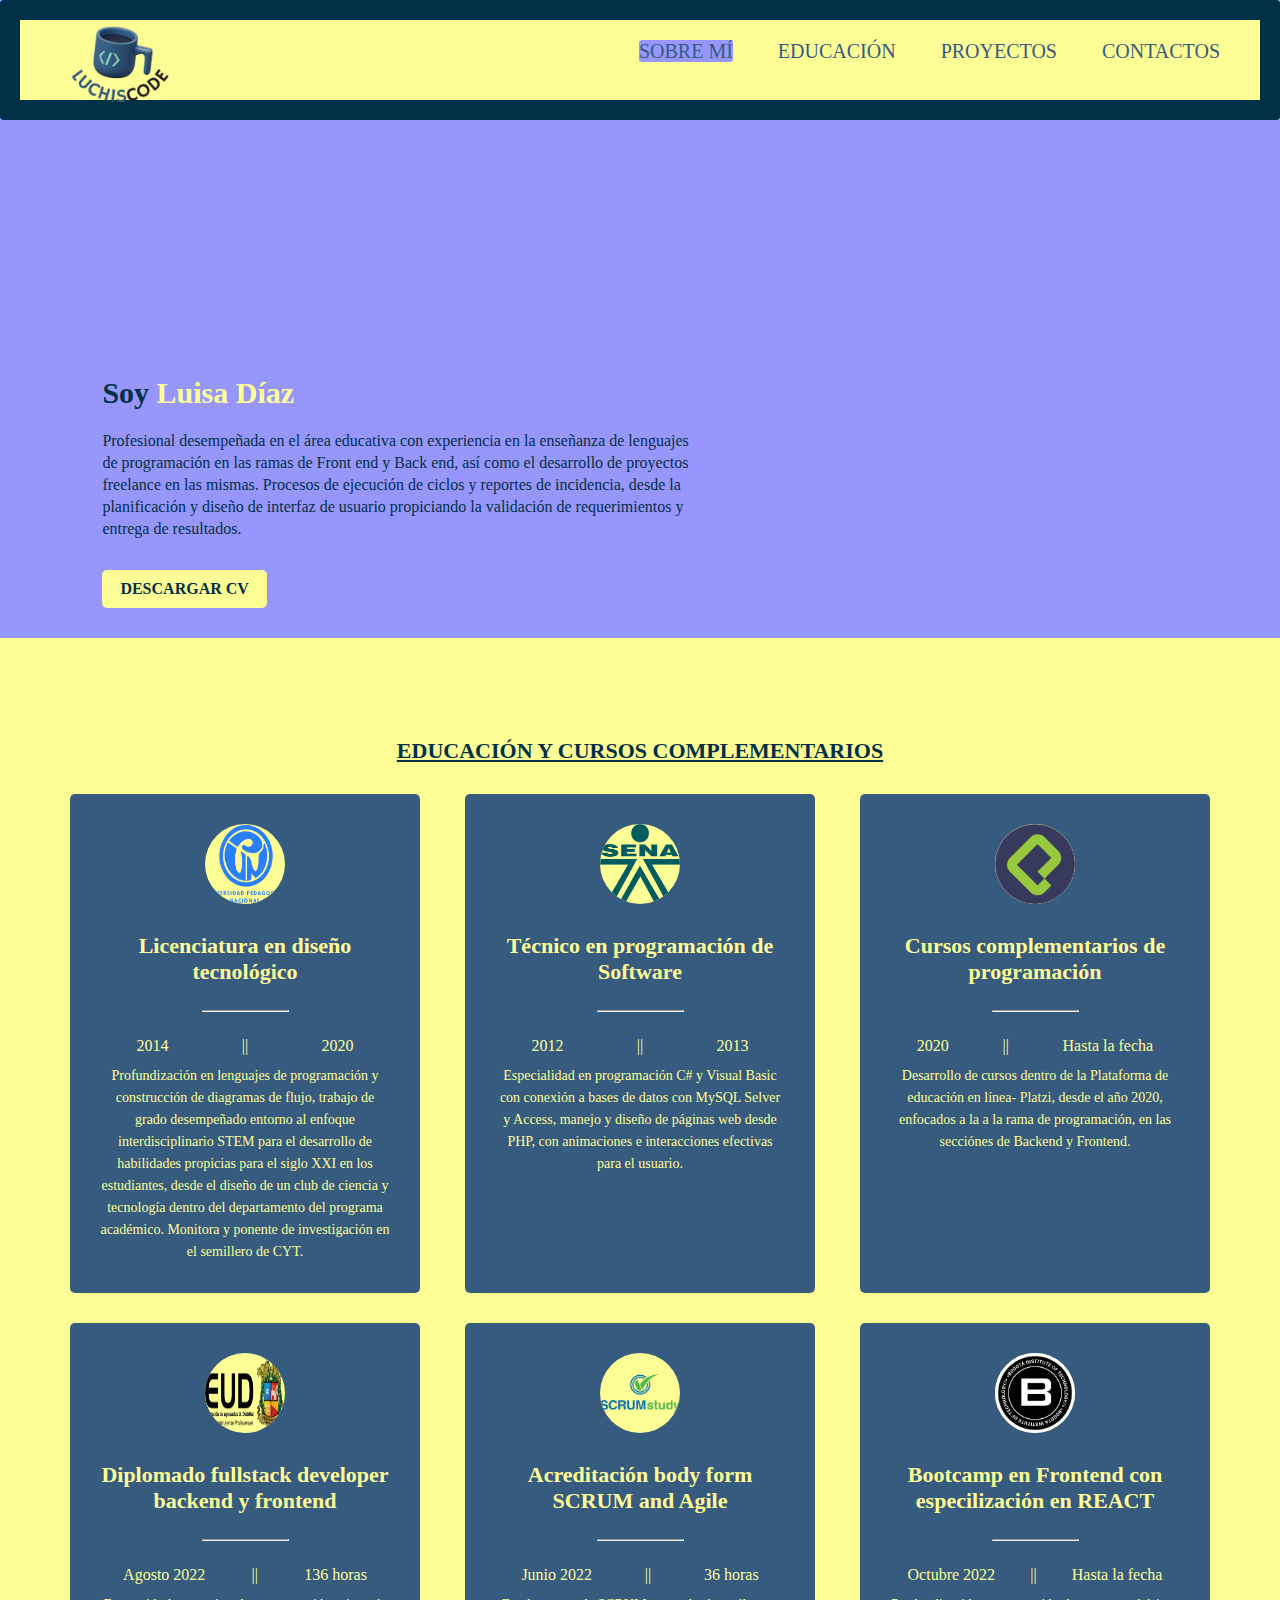
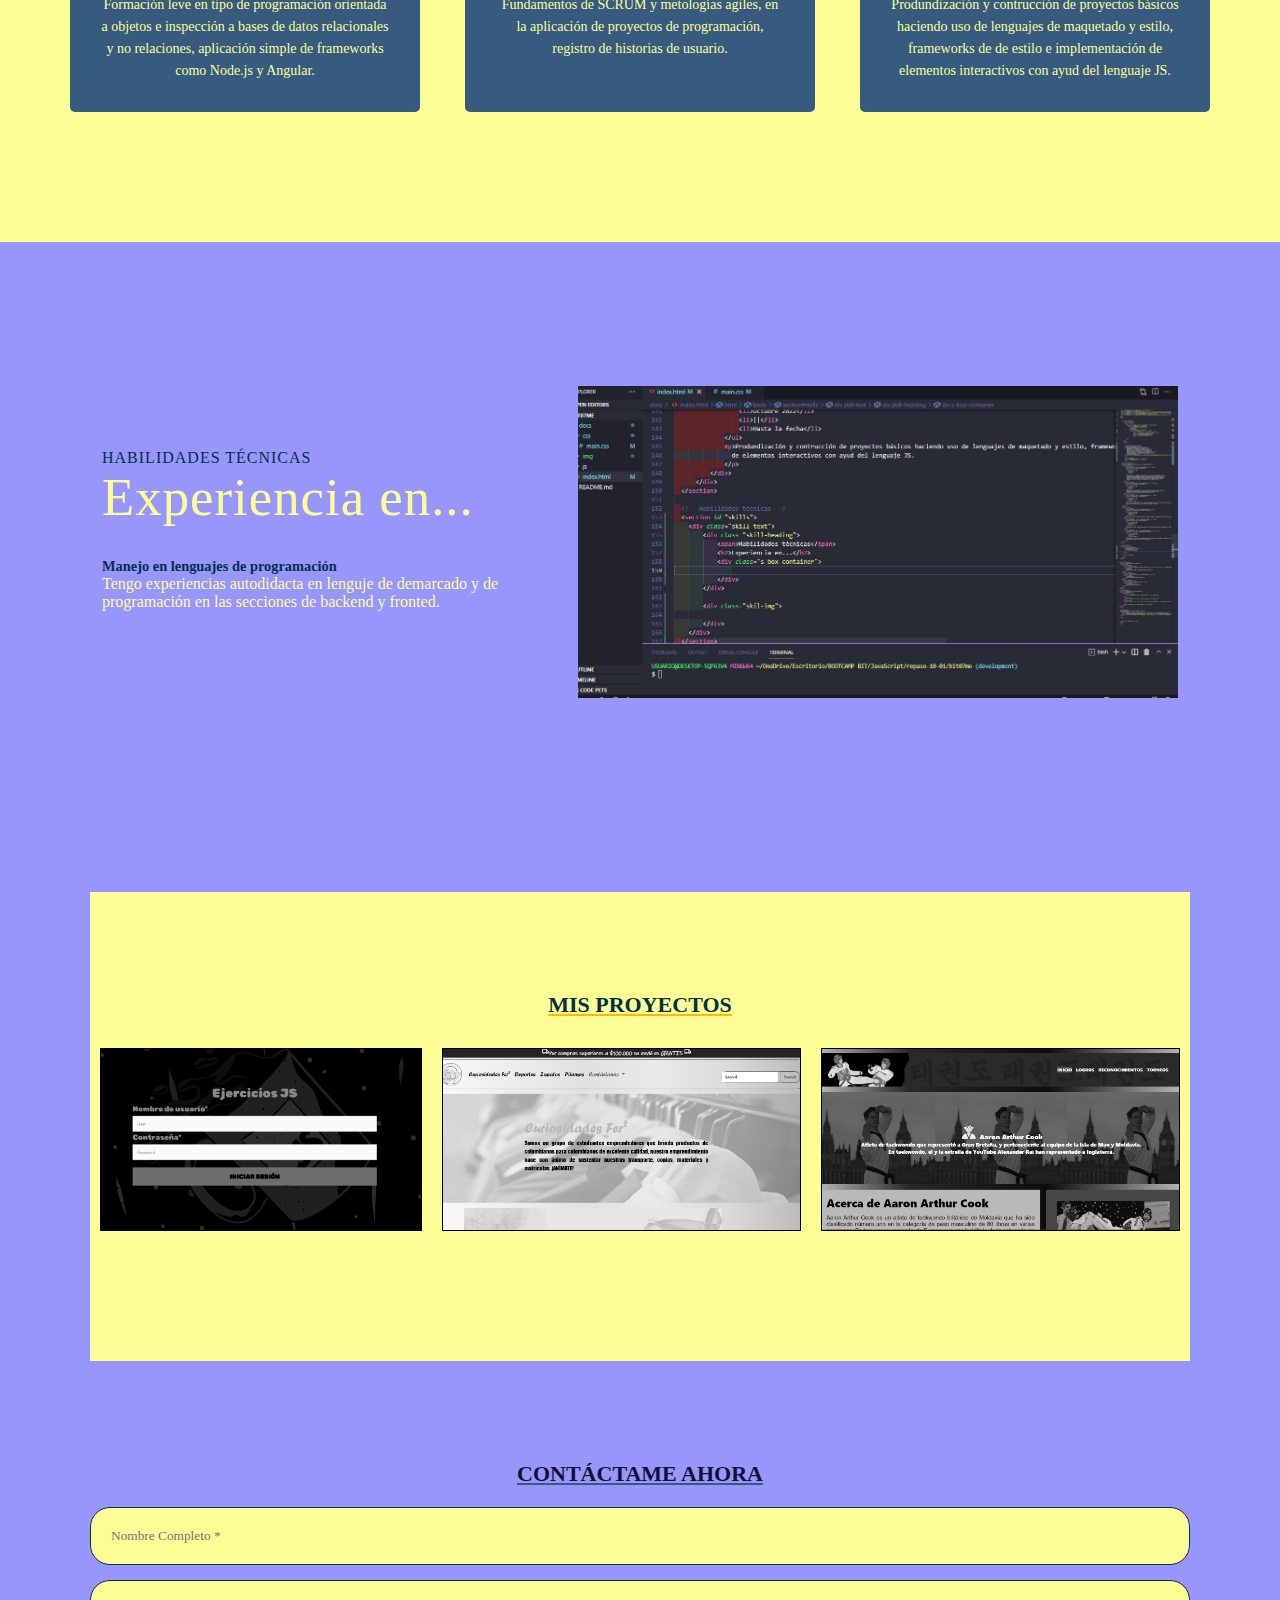
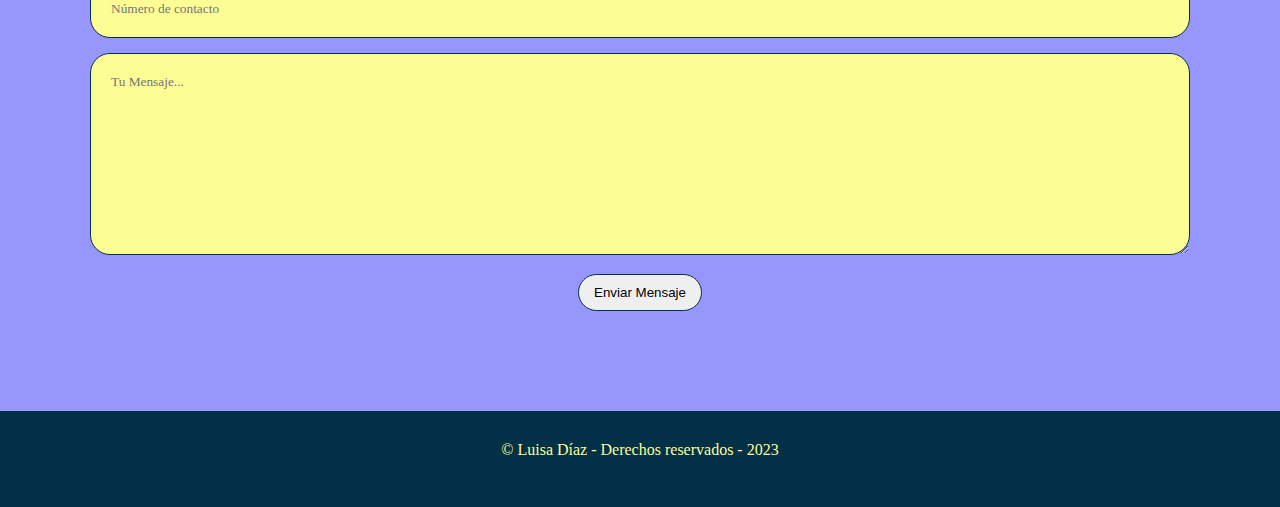
==== docs/index.html @ 9f0043f5 "Modificaciones en estilos" ====
<!DOCTYPE html>
<html lang="es">
  <head>
    <meta charset="UTF-8" />
    <meta http-equiv="X-UA-Compatible" content="IE=edge" />
    <meta name="viewport" content="width=device-width, initial-scale=1.0" />
    <title>Luisa Díaz</title>
    <link rel="shortcut icon" href="favicon.ico" type="image/x-icon" />
    <link rel="stylesheet" href="./css/main.css" />
    <link rel="stylesheet" href="https://fonts.googleapis.com/css2?family=Material+Symbols+Outlined:opsz,wght,FILL,GRAD@48,700,0,0" />
    <link rel="preconnect" href="https://fonts.googleapis.com"><link rel="preconnect" href="https://fonts.gstatic.com" crossorigin><link href="https://fonts.googleapis.com/css2?family=Dancing+Script&display=swap" rel="stylesheet">
   <link rel="shortcut icon" href="./img/logo_luchis.png" type="image/x-icon">
    <link rel="stylesheet" href="https://cdnjs.cloudflare.com/ajax/libs/font-awesome/6.1.1/css/all.min.css" integrity="sha512-KfkfwYDsLkIlwQp6LFnl8zNdLGxu9YAA1QvwINks4PhcElQSvqcyVLLD9aMhXd13uQjoXtEKNosOWaZqXgel0g==" crossorigin="anonymous" referrerpolicy="no-referrer"
    />
  </head>
  <body>
   
     
      <!--Contenedor de head-->
      <div class="contenedor">
          <!--Header con NAV-->
          <header class="header">
              <nav>
                <input type="checkbox" name="" id="checkmenu" class="menu-check">     
                  <label for="checkmenu" class="menu-btn"> 
                      <span class="material-symbols-outlined">
                          menu_open
                      </span></label>
                      <a href="index.html" class="enlace">
                        <img src="./img/logo.png" alt="" class="logo">    </a>                           
                              <ul> 
                              <li><a href="#sobre_mi" class="active">Sobre mí</a></li>
                              <li> <a href="#servicios">Educación</a></li>
                              <li><a href="#portafolio">Proyectos</a></li>
                              <li><a href="#contacto">Contactos</a></li>
                              </ul>
                              
                          
              </nav>
         
        </div>
          </header>
           
           <!--Sobre mí-->
           
           <div class="sobre_mi" id="sobre_mi">
            <h1>Soy <span>Luisa Díaz </span></h1>
            <p>Profesional desempeñada en el área educativa con
                experiencia en la enseñanza de lenguajes <br> de
                programación en las ramas de Front end y Back end, así
                como el desarrollo de proyectos <br> freelance en las
                mismas. Procesos de ejecución de ciclos y reportes de
                incidencia, desde la <br> planificación y diseño de interfaz de
                usuario propiciando la validación de requerimientos y <br>
                entrega de resultados.</p>
            <a href="https://drive.google.com/file/d/1gDS4vIQFfS5VBoya1LmWZqmWGmOUTZqD/view?usp=sharing" target="_blank">DESCARGAR CV </a>
           </div>

           <div class="images">
            <img src="./img/fondo.png" alt="" class="fondo">
            <img src="./img/me.png" alt="" class="foto">
           </div>

        <!-- Sección de educación -->
    <section id="servicios">
      <h3 class="titulo-seccion">Educación y cursos complementarios</h3>
      <div class="fila">
          <div class="servicio">
              <span class="icono"> <img src="/docs/img/upn.ico" alt=""></span>
              <h4>Licenciatura en diseño tecnológico</h4>
              <hr>
              <ul class="servicios-tag">
                  <li>2014</li>
                  <li>||</li>
                  <li>2020</li>
                  
              </ul>
              <p>Profundización en lenguajes de programación y construcción de diagramas de flujo,
                trabajo de grado desempeñado entorno al enfoque interdisciplinario STEM para el
                desarrollo de habilidades propicias para el siglo XXI en los estudiantes, desde el
                diseño de un club de ciencia y tecnología dentro del departamento del programa
                académico. Monitora y ponente de investigación en el semillero de CYT.
                </p>
          </div>
          <div class="servicio">
              <span class="icono"><img src="/docs/img/sena.png" alt=""></i></span>
              <h4>Técnico en programación de Software</h4>
              <hr>
              <ul class="servicios-tag">
                  <li>2012</li>
                  <li>||</li>
                  <li>2013</li>
              </ul>
              <p>Especialidad en programación C# y Visual Basic con conexión a bases de datos con
                MySQL Selver y Access, manejo y diseño de páginas web desde PHP, con
                animaciones e interacciones efectivas para el usuario.  </p>
          </div>
          <div class="servicio">
              <span class="icono"><img src="/docs/img/platzi.png" alt=""></span>
              <h4>Cursos complementarios de programación</h4>
              <hr>
              <ul class="servicios-tag">
                  <li>2020</li>
                  <li>||</li>
                  <li>Hasta la fecha</li>
              </ul>
              <p>Desarrollo de cursos dentro de la  Plataforma de educación en línea- Platzi, desde el año 2020, enfocados a la 
                a la rama de programación, en las secciónes de Backend y Frontend. 
              </p>
          </div>
      </div>
      <div class="fila">
          <div class="servicio">
              <span class="icono"><img src="/docs/img/eud.png" alt=""></span>
              <h4>Diplomado fullstack developer backend y frontend</h4>
              <hr>
              <ul class="servicios-tag">
                  <li>Agosto 2022</li>
                  <li>||</li>
                  <li>136 horas</li>
              </ul>
              <p>Formación leve en tipo de programación orientada a objetos e inspección a bases de datos relacionales y no relaciones, aplicación simple de frameworks como Node.js y Angular. </p>
          </div>
          <div class="servicio">
              <span class="icono"> <img src="/docs/img/scrum.png" alt=""></span>
              <h4>Acreditación body form SCRUM and Agile</h4>
              <hr>
              <ul class="servicios-tag">
                  <li>Junio 2022</li>
                  <li>||</li>
                  <li>36 horas</li>
              </ul>
              <p>Fundamentos de SCRUM y metologías agiles, en la aplicación de proyectos de programación, registro de historias de usuario.
              </p>
          </div>
          <div class="servicio">
              <span class="icono"><img src="/docs/img/BIT_Logo.png" alt=""></i></span>
              <h4>Bootcamp en Frontend con especilización en REACT</h4>
              <hr>
              <ul class="servicios-tag">
                  <li>Octubre 2022</li>
                  <li>||</li>
                  <li>Hasta la fecha</li>
              </ul>
              <p>Produndización y contrucción de proyectos básicos haciendo uso de lenguajes de maquetado y estilo, frameworks de de estilo e implementación
                de elementos interactivos con ayud del lenguaje JS. 
              </p>
          </div>
      </div>
  </section>

  <!-- Habilidades técnicas -->
  <section id="skills">
    <div class="skill-text">
        <div class="skill-heading">
            <span>Habilidades técnicas</span>
            <h2>Experiencia en...</h2>
        </div>
        <div class="s-box-container"></div>
          <div class="skill-box">
            <div class="s-box-icon">
                <i class="fa-brands fa-html5"></i>
                <i class="fa-brands fa-python"></i>
                <i class="fa-brands fa-java"></i>
                <i class="fa-brands fa-js"></i>
                <i class="fa-brands fa-react"></i>
                <i class="fa-solid fa-chalkboard-user"></i>
                <i class="fa-solid fa-code-branch"></i>

            </div>
            <div class="s-box-text">
                <strong>Manejo en lenguajes de programación</strong>
                <p>Tengo experiencias autodidacta en lenguje de demarcado y de programación en las secciones 
                    de backend y fronted.
                </p>
            </div>
          </div>
    </div>
    <div class="skill-img">
        <img src="./img/skilis.png" alt="">

    </div>
  </section>


<!--Portafolio-->
<section id="portafolio">
  <h3 class="titulo-seccion">Mis Proyectos</h3>
  <div class="fila">
      <div class="proyecto">
          <div class="overlay"></div>
          <a href="https://fernandasandotkd.github.io/bit06exercises/" target="_blank"><img src="./img/bit06.png" alt=""></a>
          <div class="info">
              <h4>Login</h4>
              <p>Contrucción de login en lenguaje Javascript (bit06)</p>
          </div>
      </div>
      <div class="proyecto">
          <div class="overlay"></div>
          <a href="https://github.com/vaneroblessilva/bit05bootstrap" target="_blank"><img src="./img/bit05.png" alt=""> </a>
          <div class="info">
              <h4>Página WEB</h4>
              <p>Uso de framework Boostrap y contrucción de página Web (bit05)</p>
          </div>
      </div>
      <div class="proyecto">
          <div class="overlay"></div>
          <a href="https://github.com/fernandasandoTKD/bit04thtmlcss" target="_blank "><img src="./img/bit_04.png" alt=""></a>
          <div class="info">
              <h4>Página Aroon Cook</h4>
              <p>Diseño Web con CSS y HTML (bit04)</p>
          </div>
      </div>
  </div>
  </section>
<!-- Contacto-->
<section id="contacto">
  <h3 class="titulo-seccion">Contáctame ahora</h3>
  <div class="contenedor-form">
      <form action="">
          <div class="fila mitad">
              <input type="text" placeholder="Nombre Completo *" class="input-mitad">
              
          </div>
          <div class="fila">
              <input type="text" placeholder="Número de contacto" class="input-full">
          </div>
          <div class="fila">
              <textarea name="" id="" cols="30" rows="10" placeholder="Tu Mensaje..." class="input-full"></textarea>
          </div>

          <input type="submit" value="Enviar Mensaje" class="btn-enviar">
      </form>
  </div>
</section>

<!-- footer -->
<footer id="footer">
  <p> &copy Luisa Díaz - Derechos reservados - 2023</p>
  <div class="redes">
      <a href="https://github.com/fernandasandoTKD" target="_blank"><i class="fa-brands fa-github"></i></a>
      <a href="https://www.linkedin.com/in/lufe-diaz-s/" target="_blank"><i class="fa-brands fa-linkedin"></i></a>
      <a href="https://www.instagram.com/luchis_taekwondo/" target="_blank"><i class="fa-brands fa-instagram-square"></i></a>
  </div>

</footer>
         

        
    <script src="./js/main.js"></script>
  </body>

</html>
---- docs/css/main.css ----
*{
    margin:0;
    padding: 0;
    box-sizing: border-box;
}


body{
    background-color:#9696fd;
}



.picture{
  
        width: 200px;
        height: 200px;
        border:1px black dashed;
        box-shadow: 0px 0px 50px 0px rgba(0, 0, 0, 0.8);
        border-radius: 80%;

}


.contenedor{
    
    max-width: 80em;
    margin:1.2 em auto;
    display: grid;
    grid: gap 10px;
    grid-template-columns: (4, 1fr);
    grid-template-rows:repeat(4,auto);
    grid-template-areas:"header header header"
                        "contenido contenido sidebar"
                        "widget-1  widget-2  sidebar "
                        "footer footer footer" ;

}

.contenedor > div,
.contenedor .header, 
.contenedor .contenido,
.contenedor .sidebar,
.contenedor .footer{
   
    border-radius:4px;
    padding: 20px;
   
}

.header{
    background-color: #fdfd96;
    background-position: center center;
    color: rgb(204, 207, 209);
    grid-column-start: 1;
    grid-area: header;
    font-family: Segoe UI Black;  
}

.contenedor nav{ 
    background-color: #fdfd96;
    height: 80px;
    width: 100%;

   
}

.enlace{
    position: absolute;
    padding: 20px 50px ;
}


.logo{
    width: 40%;
    height: 40%;
    margin-top: -12%;
    
}

nav ul{
    float: right;
    margin-right: 20px;
    margin-top: 10px;

}

nav ul li{
    display: inline-block;
    list-style: none;
    margin:10px 20px;

}

nav ul li a{
    color:#365b7f;
    font-size: 20px;
    padding: 7px, 13px;
    border-radius: 3px;
    text-transform: uppercase;
    text-decoration: none;
    
    
}

li a.active, li a:hover{
    background: #9696fd;
    transition: .5s;
}

.menu-btn{
    font-size: 30px;
    color:#365b7f;
    float: right;
    line-height: 80px;
    margin-right: 40px;
    cursor: pointer;
    display: none;
}

.menu-check{
    display: none;
}


.sobre_mi {
    margin-left:8%;
    margin-top: 20%;
}

.sobre_mi h1{
    font-family: Segoe UI Black; 
    font-size: 30px;
    margin-bottom: 20px;
    color: #023047;
}

.sobre_mi span{
    color: #fdfd96;
    font-family: Segoe UI Black;
}

.sobre_mi p{
    color:#023047;
    line-height: 22px;
    font-family: Segoe UI ;
}

.sobre_mi a{
    background-color: #fdfd96;
    padding: 10px 18px;
    text-decoration: none;
    font-weight: bold;
    color:#023047;
    display: inline-block;
    margin: 30px 0;
    border-radius: 5px;
    font-family: Segoe UI ;
    
}

.images{
    width: 45%;
    height: 80%;
    position: absolute;
    bottom: 0;
    right: 100px;
}

.images img{
    height: 80%;
    position: absolute;
    left: 70%;
    bottom: 0;
    transform: translateX(-50%);
    transition: bottom 1s; left: 1s;
}

.images:hover .fondo{
    bottom: 10px;

}

.images:hover .foto{
    left: 65%;
}


#servicios {
    padding: 100px 15px;
    text-align: center;
    background-color:#fdfd96;
}

#servicios .titulo-seccion {
    text-align: center;
    font-size: 22px;
    text-transform: uppercase;
    font-family: Segoe UI Black;
    color: #023047;
    text-decoration: underline;
    text-decoration-color:#023047;
    
}

#servicios .fila {
    display: flex;
    justify-content: space-between;
    max-width: 1150px;
    margin: 30px auto;
    
}

#servicios .fila .servicio {
    max-width: 350px;
    background-color: #365b7f;
    padding: 30px;
    margin: 0 5px;
    border-radius: 5px;
    transition: .5s;
    color: #fdfd96;
}

#servicios .fila .servicio:hover {
    box-shadow: 5px 5px 10px #023047, -5px -5px 10px #023047;
}

#servicios .fila .servicio .icono img{
    display: inline-block;
    width: 80px;
    height: 80px;
    border-radius: 50%;
    background-color: #fdfd96;
    
    margin-bottom: 25px;
}

#servicios .fila .servicio h4 {
    font-size: 22px;
    margin-bottom: 25px;
}

#servicios .fila .servicio hr {
    width: 30%;
    margin: auto;
    color: #9696fd;
    margin-bottom: 25px;
}

#servicios .fila .servicio ul {
    list-style: none;
    display: flex;
    justify-content: space-around;
    margin-bottom: 10px;
}

#servicios .fila .servicio p {
    font-size: 14px;
    line-height: 22px;
}



#skills{
    display: flex;
    justify-content: space-around;
    align-items: center;
    width: 90%;
    margin: auto auto 50px auto;
}

.skill-text{
    width: 400px;
    

}

.skill-img{
    width: 600px;
    height: 600px;
}

.skill-img img{
    width: 100%;
    height: 100%;
    object-fit: contain;
}  

.skill-heading span{
    color:#023047;
    font-weight: 500;
    text-transform: uppercase;
    letter-spacing: 1px;
    font-size: 1rem;
    font-family: Segoe UI Black;
}

.skill-heading h2{
    color: #fdfd96;
    font-size: 3.3rem;
    margin: 0px;
    font-weight: 400;
    letter-spacing: 1px;
    font-family: Segoe UI Black;
}
.s-box-container{
    margin-top: 30px;
}

.skill-box{
    display: flex;
    margin: 25px 0px;
}

.s-box-icon i{
    width: 40px;
    height: 40px;
    border-radius: 50%;
    /* display: flex;
    justify-content: center;
    background: #023047;
    font-size: 1.1rem; */
}

.s-box-text  strong{
    color: #023047;
    font-family: Segoe UI Black;
    margin:0px;
    font-size: 0.9rem;
    font-weight: 600;   
}

.s-box-text  p{
    color:#fdfd96;
    font-size: 1rem;
    font-family: Segoe UI Black;
}

#portafolio {
    max-width: 1100px;
    padding: 100px 0;
    margin: auto;
    background: #fdfd96;
}

#portafolio .titulo-seccion {
    text-align: center;
    font-size: 22px;
    text-transform: uppercase;
    color: #111135;
    text-decoration: underline;
    text-decoration-color: #d3d3d3;
    text-decoration-thickness: 5px;
}

#portafolio .fila {
    display: flex;
    justify-content: space-between;
    margin: 30px 0;
   
}

#portafolio .fila .proyecto {
    max-width: 450px;
    border: 1px solid #000;
    margin: 0 10px;
    position: relative;
    overflow: hidden;
}

#portafolio .fila .proyecto img {
    width: 100%;
    height: 100%;
    ;
    filter: grayscale(1);
    object-fit: cover;
    transition: .5s;
}

#portafolio .fila .proyecto:hover img {
    filter: grayscale(0);
}

#portafolio .fila .proyecto .info {
    position: absolute;
    left: 0px;
    background-color: rgba(0, 0, 0, 0.8);
    color: #ff5080;
    width: 100%;
    padding: 10px;
    opacity: 0;
    bottom: -40px;
    transition: .5s;
}

#portafolio .fila .proyecto:hover .info {
    opacity: 1;
    bottom: 0;
}


@media screen and (min-width:1280px) {

    .images{
        display: none;
    }
    .links{
        
        flex-direction: column;
        text-align: justify
    
    }
    .contenedor .header{
        background-color: #023047;
        background-size:100%;
        font-size: 20px;
       
    }

    
    #portafolio {
        max-width: 1100px;
        padding: 100px 0;
        margin: auto;
    }
    
    #portafolio .titulo-seccion {
        text-align: center;
        font-size: 22px;
        font-family:Segoe UI black ;
        color: #023047;
        text-transform: uppercase;
        text-decoration: underline;
        text-decoration-color: #ffb703;
    }
    
    #portafolio .fila {
        display: flex;
        justify-content: space-between;
        margin: 30px 0;
    }
    
    #portafolio .fila .proyecto {
        max-width: 450px;
        border: 1px solid #000;
        margin: 0 10px;
        position: relative;
        overflow: hidden;
    }
    
    #portafolio .fila .proyecto img {
        width: 100%;
        height: 100%;
        filter: grayscale(1);
        object-fit: cover;
        transition: .5s;
    }
    
    #portafolio .fila .proyecto:hover img {
        filter: grayscale(0);
    }
    
    #portafolio .fila .proyecto .info {
        position: absolute;
        left: 0px;
        background-color: rgba(0, 0, 0, 0.8);
        color: #ffb703;
        width: 100%;
        padding: 10px;
        opacity: 0;
        bottom: -40px;
        transition: .5s;
    }
    
    #portafolio.fila .proyecto:hover .info {
        opacity: 1;
        bottom: 0;
    }
    
    
    
}

#contacto {
    padding: 100px 15px;
    background-color: #9696fd;
}

#contacto .titulo-seccion {
    margin-bottom: 20px;
}

#contacto .contenedor-form {
    max-width: 1100px;
    margin: auto;
}

#contacto .contenedor-form .fila {
    margin-bottom: 15px;
}

#contacto .contenedor-form .mitad {
    display: flex;
    justify-content: space-between;
}

#contacto .contenedor-form input,
#contacto .contenedor-form textarea {
    padding: 20px;
    border-radius: 20px;
    border: none;
    border: 1px solid #023047;
}

#contacto .contenedor-form .mitad input {
    width: 100%;
    font-family: Segoe UI Black;
    background-color: #fdfd96;
}

#contacto .contenedor-form .input-full {
    width: 100%;
    font-family: Segoe UI Black;
    background-color: #fdfd96;
}

#contacto .titulo-seccion {
    text-align: center;
    font-size: 22px;
    text-transform: uppercase;
    color: #111135;
    font-family: Segoe UI Black;
    text-decoration: underline;
    text-decoration-color: #365b7f;
    
}

#contacto .btn-enviar {
    display: block;
    margin: auto;
    cursor: pointer;
    transition: .5s;
    padding: 10px 15px !important;
}

#contacto .btn-enviar:hover {
    background-color: #6ecaf2;
    color: rgb(10, 9, 9);
    font-family: Segoe UI Black;
}

footer {
    background-color:#023047;
    color: #fdfd96;
    font-family: Segoe UI Black ;
    text-align: center;
    padding: 30px 0;
}

footer a {
    text-decoration: none;
    color: #6ecaf2;
    display: inline-block;
    margin: 5px;
    font-size: 26px;
}

@media (max-width:952px){

     .enlace{
        padding-left: 20px;

     }
     nav  ul li a{
        font-size: 16px;
     }

.images{
    display: none;
}
}



@media screen and (max-width: 786px){
    
        .menu-btn{
            display: block;
        }

        .enlace{
             width: 70%;
        }

        .images{
            display: none;
        }
        

        ul{
            position: fixed;
            width: 100%;
            height:100vh;
            padding: 2px;
            background: #023047;
            background-position: center;
            background-blend-mode: soft-light;
            top:100px;
            left: -120%;
            text-align: center;
            transition: all .5s;
        }

        nav ul li{
            display:block;
            margin: 50px 0;
            line-height: 5px;
        }

        nav ul li a{
            font-size: 10px;
        }

        li a.active, li a:hover{
            background: none;
            color: #fdfd96;
        }

        .menu-check:checked ~  ul{
            left: 0;

        }     
        /* Sección de educación*/
        #servicios {
            padding: 50px 15px;
        }
        #servicios .fila {
            display: block;
        }
        #servicios .fila .servicio {
            margin: 10px auto;
        }

         /* Sección portafolio */
         #portfolio {
            padding: 50px 0;
        }
        #portfolio .fila {
            display: block;
        }
        #portfolio .fila .proyecto {
            margin: 10px auto;
        }

}

@media screen and (min-width: 1800px){
    
    
    /* Contacto*/
    #contacto {
        padding: 50px 15px;
    }
    #contacto .contenedor-form .mitad {
        margin-bottom: 15px;
        display: block;
    }
    #contacto .contenedor-form .mitad input {
        width: 100%;
        margin-bottom: 15px;
    }

}
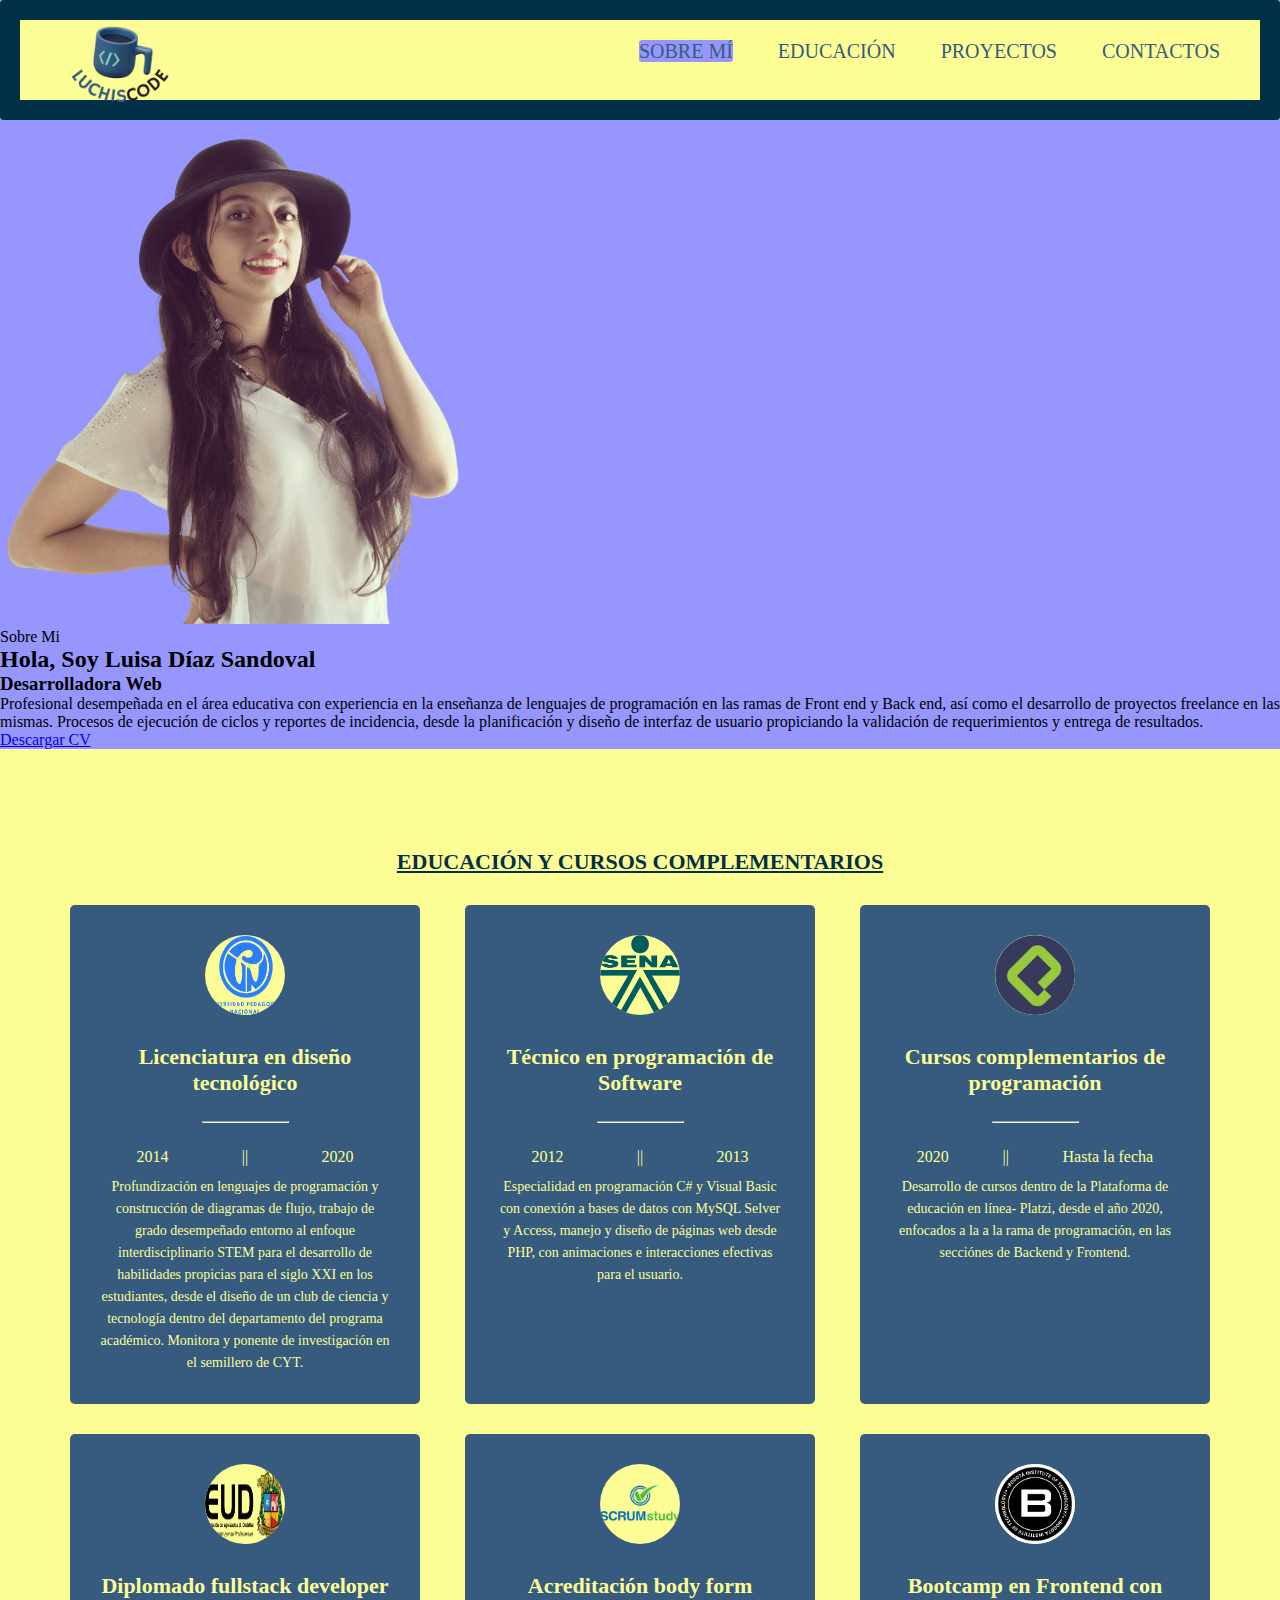
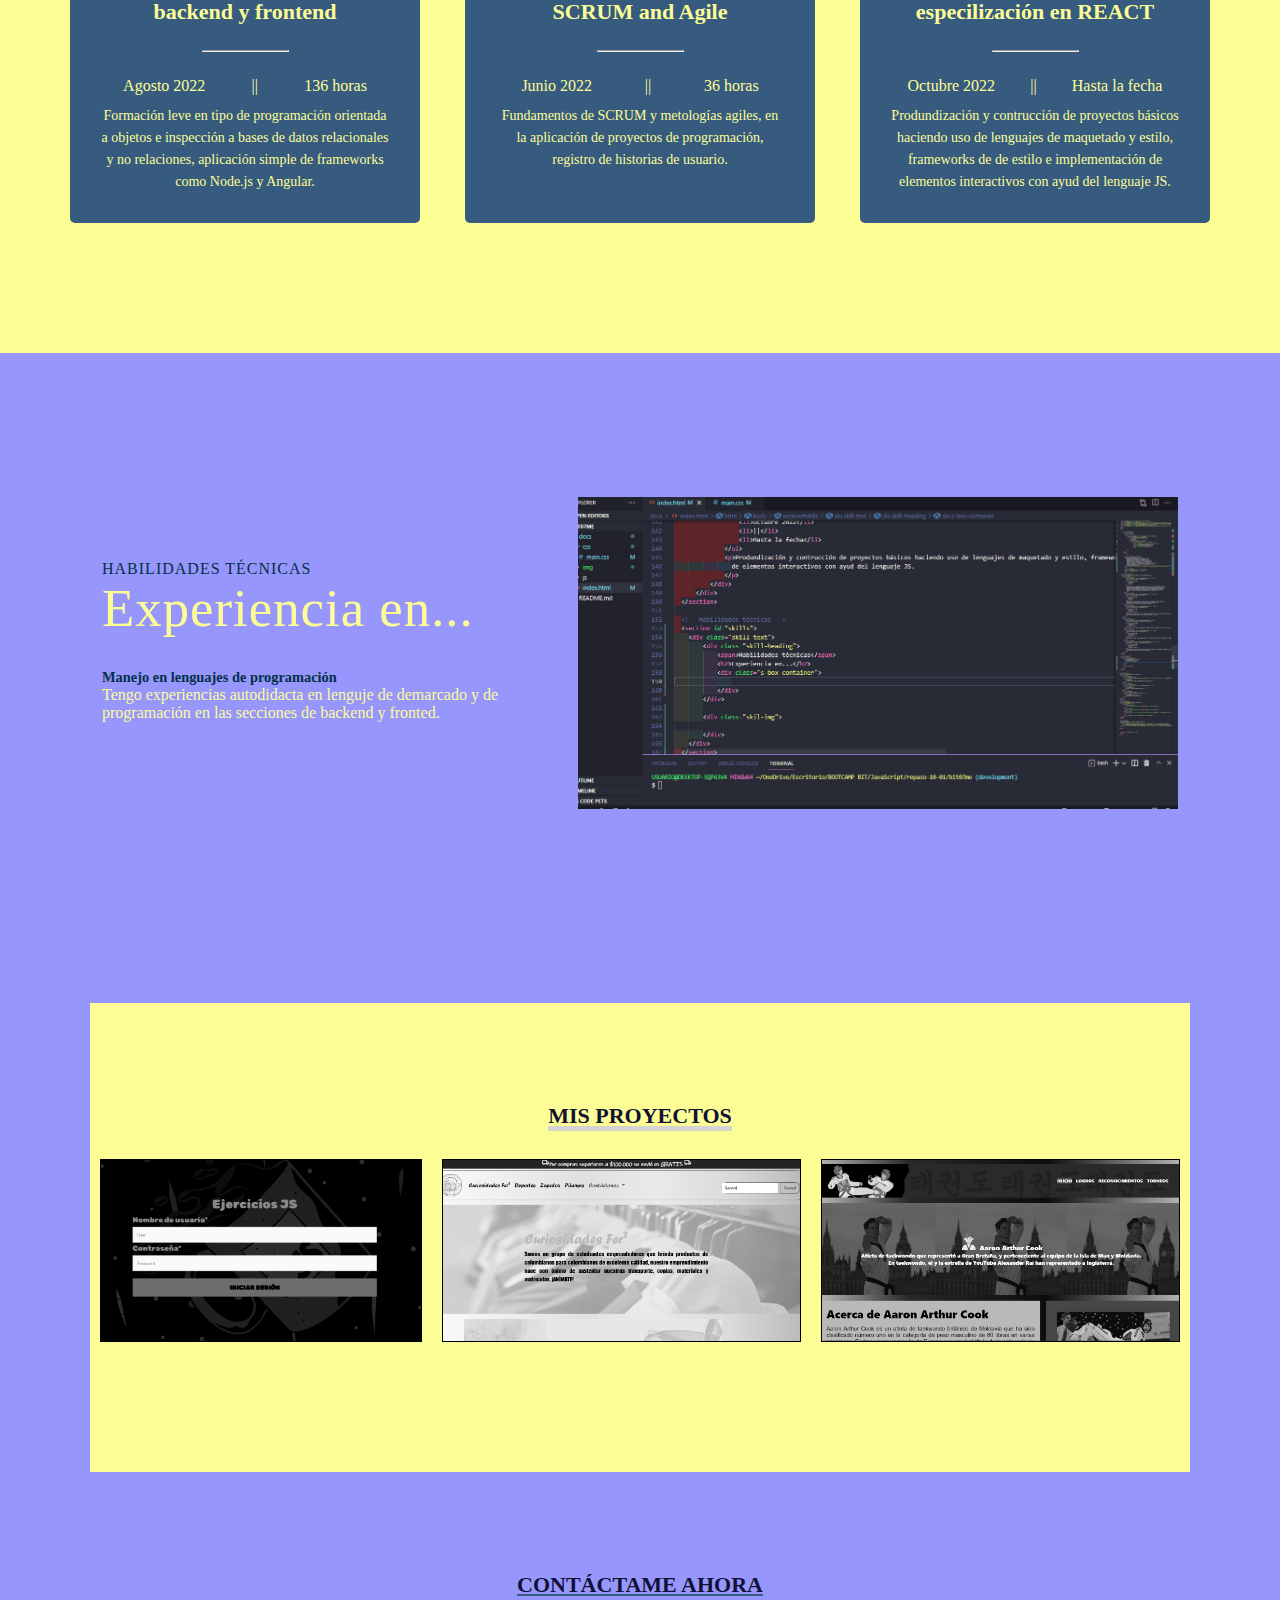
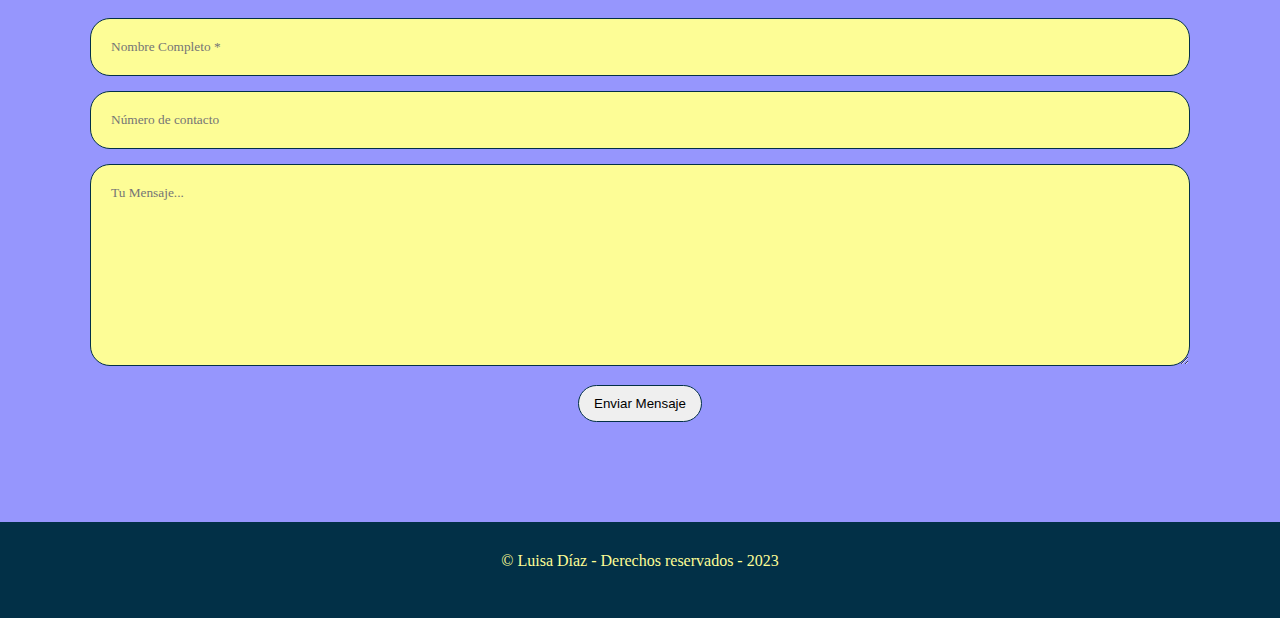
==== commit ac0feb45: "Merge branch 'development'" ====
--- a/docs/index.html
+++ b/docs/index.html
@@ -15,6 +15,10 @@
   </head>
   <body>
    
+    
+      <!--Sección de inicio-->
+      <section id="inicio">
+
      
       <!--Contenedor de head-->
       <div class="contenedor">
@@ -31,8 +35,8 @@
                               <ul> 
                               <li><a href="#sobre_mi" class="active">Sobre mí</a></li>
                               <li> <a href="#servicios">Educación</a></li>
-                              <li><a href="#portafolio">Proyectos</a></li>
-                              <li><a href="#contacto">Contactos</a></li>
+                              <li><a href="#portfolio">Proyectos</a></li>
+                              <li><a href="#footer">Contactos</a></li>
                               </ul>
                               
                           
@@ -42,31 +46,33 @@
           </header>
            
            <!--Sobre mí-->
-           
-           <div class="sobre_mi" id="sobre_mi">
-            <h1>Soy <span>Luisa Díaz </span></h1>
-            <p>Profesional desempeñada en el área educativa con
-                experiencia en la enseñanza de lenguajes <br> de
-                programación en las ramas de Front end y Back end, así
-                como el desarrollo de proyectos <br> freelance en las
-                mismas. Procesos de ejecución de ciclos y reportes de
-                incidencia, desde la <br> planificación y diseño de interfaz de
-                usuario propiciando la validación de requerimientos y <br>
-                entrega de resultados.</p>
-            <a href="https://drive.google.com/file/d/1gDS4vIQFfS5VBoya1LmWZqmWGmOUTZqD/view?usp=sharing" target="_blank">DESCARGAR CV </a>
-           </div>
-
-           <div class="images">
-            <img src="./img/fondo.png" alt="" class="fondo">
-            <img src="./img/me.png" alt="" class="foto">
-           </div>
+           <section id="sobremi">
+            <div class="contenedor-foto">
+                <img src="/docs/img/me.png" alt="">
+            </div>
+            <div class="sobremi">
+                <p class="titulo-seccion">Sobre Mi</p>
+                <h2>Hola, Soy <span>Luisa Díaz Sandoval</span> </h2>
+                <h3>Desarrolladora Web</h3>
+                <p>Profesional desempeñada en el área educativa con
+                  experiencia en la enseñanza de lenguajes de
+                  programación en las ramas de Front end y Back end, así
+                  como el desarrollo de proyectos freelance en las
+                  mismas. Procesos de ejecución de ciclos y reportes de
+                  incidencia, desde la planificación y diseño de interfaz de
+                  usuario propiciando la validación de requerimientos y
+                  entrega de resultados.</p>
+                
+                <a href="https://www.linkedin.com/in/lufe-diaz-s/" target="_blank">Descargar CV</a>
+            </div>
+        </section>
 
         <!-- Sección de educación -->
     <section id="servicios">
       <h3 class="titulo-seccion">Educación y cursos complementarios</h3>
       <div class="fila">
           <div class="servicio">
-              <span class="icono"> <img src="/docs/img/upn.ico" alt=""></span>
+              <span class="icono"> <img src="./img/upn.ico" alt=""></span>
               <h4>Licenciatura en diseño tecnológico</h4>
               <hr>
               <ul class="servicios-tag">
@@ -83,7 +89,7 @@
                 </p>
           </div>
           <div class="servicio">
-              <span class="icono"><img src="/docs/img/sena.png" alt=""></i></span>
+              <span class="icono"><img src="./img/sena.png" alt=""></i></span>
               <h4>Técnico en programación de Software</h4>
               <hr>
               <ul class="servicios-tag">
@@ -96,7 +102,7 @@
                 animaciones e interacciones efectivas para el usuario.  </p>
           </div>
           <div class="servicio">
-              <span class="icono"><img src="/docs/img/platzi.png" alt=""></span>
+              <span class="icono"><img src="./img/platzi.png" alt=""></span>
               <h4>Cursos complementarios de programación</h4>
               <hr>
               <ul class="servicios-tag">
@@ -111,7 +117,7 @@
       </div>
       <div class="fila">
           <div class="servicio">
-              <span class="icono"><img src="/docs/img/eud.png" alt=""></span>
+              <span class="icono"><img src="./img/eud.png" alt=""></span>
               <h4>Diplomado fullstack developer backend y frontend</h4>
               <hr>
               <ul class="servicios-tag">
@@ -122,7 +128,7 @@
               <p>Formación leve en tipo de programación orientada a objetos e inspección a bases de datos relacionales y no relaciones, aplicación simple de frameworks como Node.js y Angular. </p>
           </div>
           <div class="servicio">
-              <span class="icono"> <img src="/docs/img/scrum.png" alt=""></span>
+              <span class="icono"> <img src="./img/scrum.png" alt=""></span>
               <h4>Acreditación body form SCRUM and Agile</h4>
               <hr>
               <ul class="servicios-tag">
@@ -134,7 +140,7 @@
               </p>
           </div>
           <div class="servicio">
-              <span class="icono"><img src="/docs/img/BIT_Logo.png" alt=""></i></span>
+              <span class="icono"><img src="./img/BIT_Logo.png" alt=""></i></span>
               <h4>Bootcamp en Frontend con especilización en REACT</h4>
               <hr>
               <ul class="servicios-tag">
@@ -197,7 +203,7 @@
       </div>
       <div class="proyecto">
           <div class="overlay"></div>
-          <a href="https://github.com/vaneroblessilva/bit05bootstrap" target="_blank"><img src="./img/bit05.png" alt=""> </a>
+          <a href="" target="_blank"><img src="./img/bit05.png" alt=""> </a>
           <div class="info">
               <h4>Página WEB</h4>
               <p>Uso de framework Boostrap y contrucción de página Web (bit05)</p>
@@ -205,7 +211,7 @@
       </div>
       <div class="proyecto">
           <div class="overlay"></div>
-          <a href="https://github.com/fernandasandoTKD/bit04thtmlcss" target="_blank "><img src="./img/bit_04.png" alt=""></a>
+          <a href=""><img src="./img/bit_04.png" alt=""></a>
           <div class="info">
               <h4>Página Aroon Cook</h4>
               <p>Diseño Web con CSS y HTML (bit04)</p>
--- a/docs/css/main.css
+++ b/docs/css/main.css
@@ -260,6 +260,65 @@
 }
 
 
+#portafolio {
+    max-width: 1100px;
+    padding: 100px 0;
+    margin: auto;
+}
+
+#portafolio .titulo-seccion {
+    text-align: center;
+    font-size: 22px;
+    text-transform: uppercase;
+    color:#023047#111135;
+    text-decoration: underline;
+    text-decoration-color: #d3d3d3;
+    text-decoration-thickness: 5px;
+}
+
+#portafolio .fila {
+    display: flex;
+    justify-content: space-between;
+    margin: 30px 0;
+}
+
+#portafolio .fila .proyecto {
+    max-width: 450px;
+    border: 1px solid #000;
+    margin: 0 10px;
+    position: relative;
+    overflow: hidden;
+}
+
+#portafolio .fila .proyecto img {
+    width: 100%;
+    height: 100%;
+    filter: grayscale(1);
+    object-fit: cover;
+    transition: .5s;
+}
+
+#portafolio .fila .proyecto:hover img {
+    filter: grayscale(0);
+}
+
+#portafolio .fila .proyecto .info {
+    position: absolute;
+    left: 0px;
+    background-color: rgba(0, 0, 0, 0.8);
+    color: #ffb703;
+    width: 100%;
+    padding: 10px;
+    opacity: 0;
+    bottom: -40px;
+    transition: .5s;
+}
+
+#portafolio.fila .proyecto:hover .info {
+    opacity: 1;
+    bottom: 0;
+}
+
 
 #skills{
     display: flex;
@@ -418,29 +477,29 @@
     }
 
     
-    #portafolio {
+    #portfolio {
         max-width: 1100px;
         padding: 100px 0;
         margin: auto;
     }
     
-    #portafolio .titulo-seccion {
+    #portfolio .titulo-seccion {
         text-align: center;
         font-size: 22px;
-        font-family:Segoe UI black ;
-        color: #023047;
         text-transform: uppercase;
+        color:#023047#111135;
         text-decoration: underline;
-        text-decoration-color: #ffb703;
-    }
-    
-    #portafolio .fila {
+        text-decoration-color: #d3d3d3;
+        text-decoration-thickness: 5px;
+    }
+    
+    #portfolio .fila {
         display: flex;
         justify-content: space-between;
         margin: 30px 0;
     }
     
-    #portafolio .fila .proyecto {
+    #portfolio .fila .proyecto {
         max-width: 450px;
         border: 1px solid #000;
         margin: 0 10px;
@@ -448,23 +507,24 @@
         overflow: hidden;
     }
     
-    #portafolio .fila .proyecto img {
+    #portfolio .fila .proyecto img {
         width: 100%;
         height: 100%;
+        ;
         filter: grayscale(1);
         object-fit: cover;
         transition: .5s;
     }
     
-    #portafolio .fila .proyecto:hover img {
+    #portfolio .fila .proyecto:hover img {
         filter: grayscale(0);
     }
     
-    #portafolio .fila .proyecto .info {
+    #portfolio .fila .proyecto .info {
         position: absolute;
         left: 0px;
         background-color: rgba(0, 0, 0, 0.8);
-        color: #ffb703;
+        color: #ff5080;
         width: 100%;
         padding: 10px;
         opacity: 0;
@@ -472,7 +532,7 @@
         transition: .5s;
     }
     
-    #portafolio.fila .proyecto:hover .info {
+    #portfolio .fila .proyecto:hover .info {
         opacity: 1;
         bottom: 0;
     }
@@ -642,13 +702,13 @@
         }
 
          /* Sección portafolio */
-         #portfolio {
+         #portafolio {
             padding: 50px 0;
         }
-        #portfolio .fila {
+        #portafolio .fila {
             display: block;
         }
-        #portfolio .fila .proyecto {
+        #portafolio .fila .proyecto {
             margin: 10px auto;
         }
 
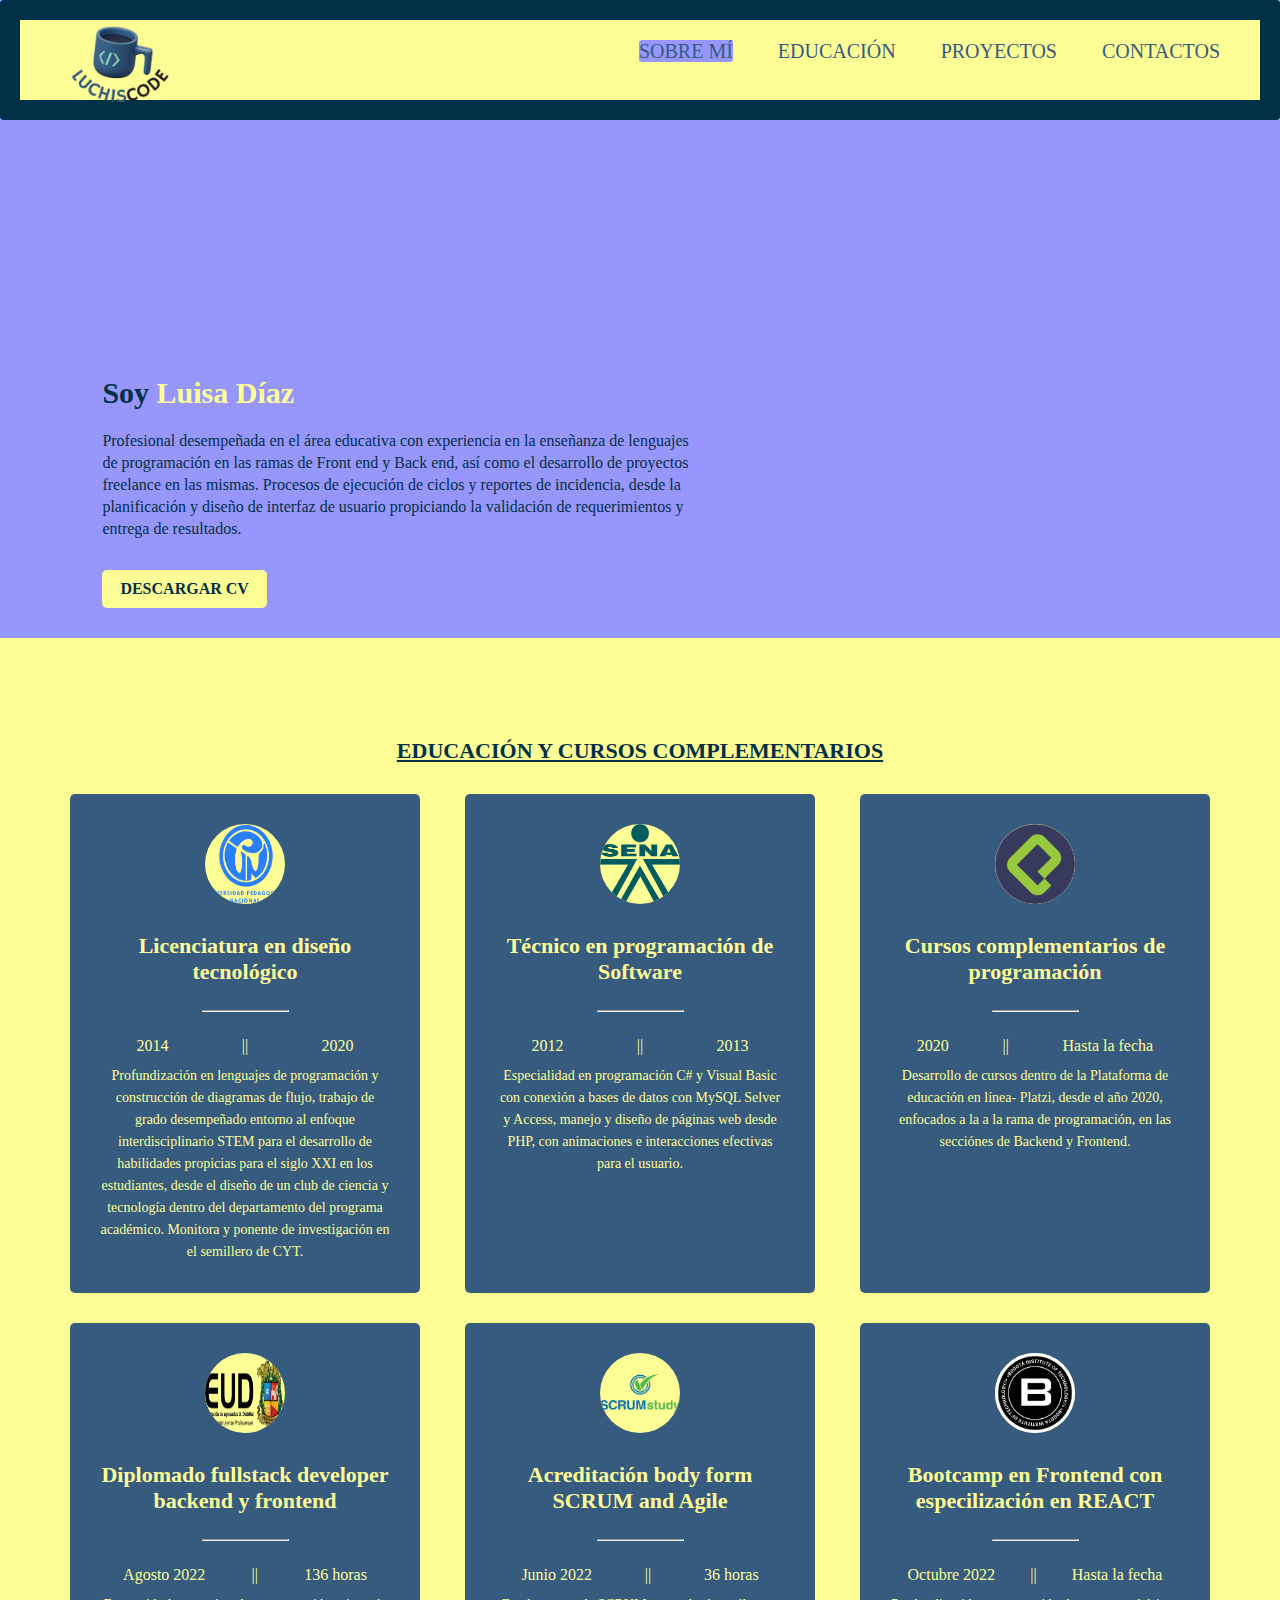
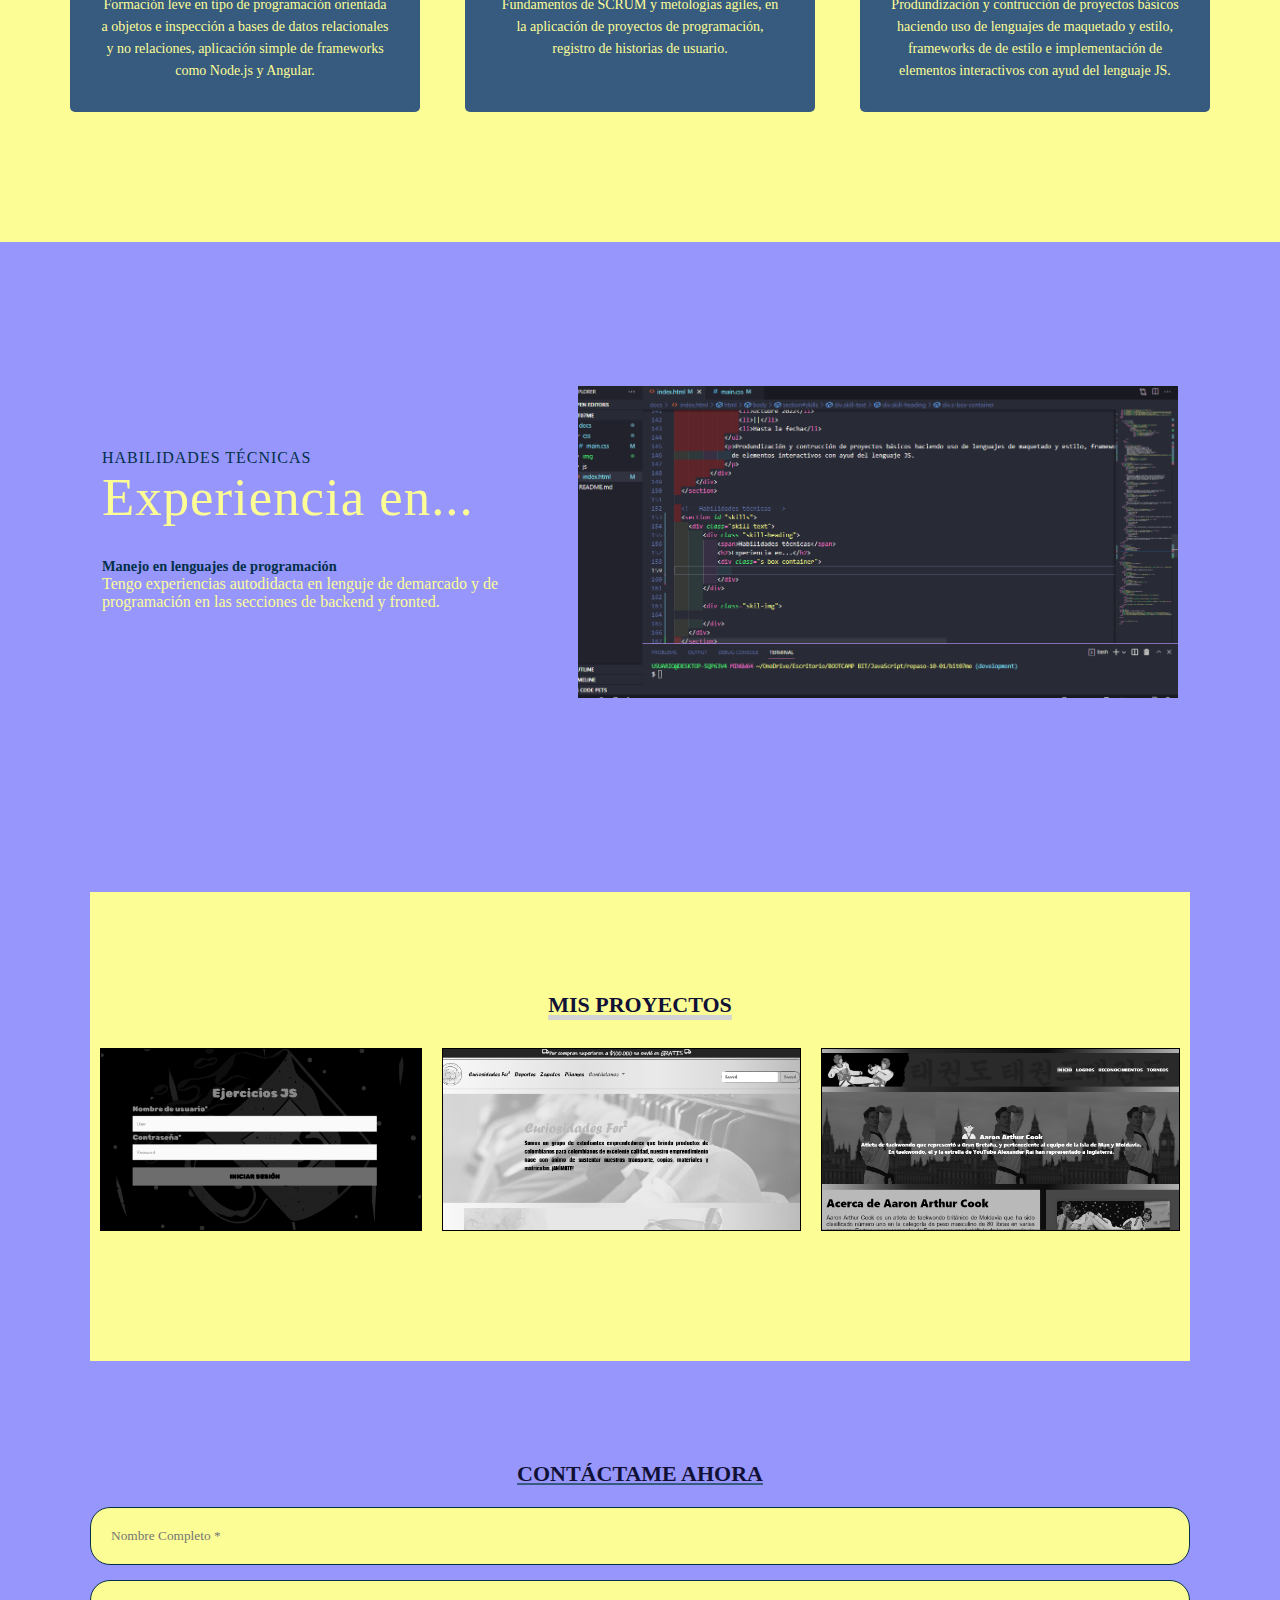
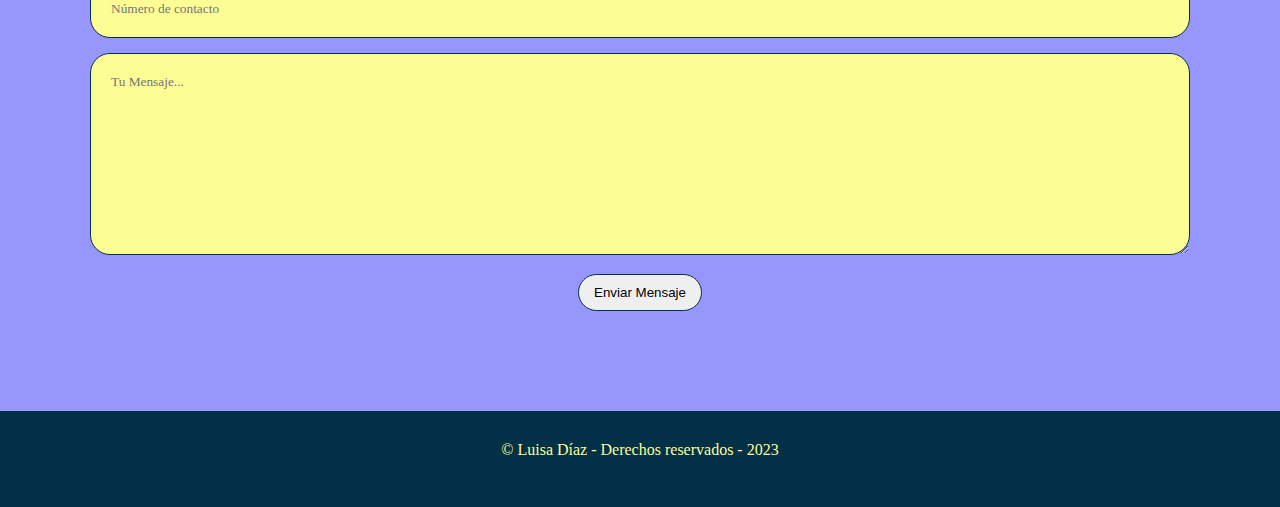
==== commit 6d4f3d62: "Modificación index" ====
--- a/docs/index.html
+++ b/docs/index.html
@@ -46,26 +46,23 @@
           </header>
            
            <!--Sobre mí-->
-           <section id="sobremi">
-            <div class="contenedor-foto">
-                <img src="/docs/img/me.png" alt="">
-            </div>
-            <div class="sobremi">
-                <p class="titulo-seccion">Sobre Mi</p>
-                <h2>Hola, Soy <span>Luisa Díaz Sandoval</span> </h2>
-                <h3>Desarrolladora Web</h3>
-                <p>Profesional desempeñada en el área educativa con
-                  experiencia en la enseñanza de lenguajes de
-                  programación en las ramas de Front end y Back end, así
-                  como el desarrollo de proyectos freelance en las
-                  mismas. Procesos de ejecución de ciclos y reportes de
-                  incidencia, desde la planificación y diseño de interfaz de
-                  usuario propiciando la validación de requerimientos y
-                  entrega de resultados.</p>
-                
-                <a href="https://www.linkedin.com/in/lufe-diaz-s/" target="_blank">Descargar CV</a>
-            </div>
-        </section>
+           <div class="sobre_mi" id="sobre_mi">
+            <h1>Soy <span>Luisa Díaz </span></h1>
+            <p>Profesional desempeñada en el área educativa con
+                experiencia en la enseñanza de lenguajes <br> de
+                programación en las ramas de Front end y Back end, así
+                como el desarrollo de proyectos <br> freelance en las
+                mismas. Procesos de ejecución de ciclos y reportes de
+                incidencia, desde la <br> planificación y diseño de interfaz de
+                usuario propiciando la validación de requerimientos y <br>
+                entrega de resultados.</p>
+            <a href="https://drive.google.com/file/d/1gDS4vIQFfS5VBoya1LmWZqmWGmOUTZqD/view?usp=sharing" target="_blank">DESCARGAR CV </a>
+           </div>
+
+           <div class="images">
+            <img src="./img/fondo.png" alt="" class="fondo">
+            <img src="./img/me.png" alt="" class="foto">
+           </div>
 
         <!-- Sección de educación -->
     <section id="servicios">
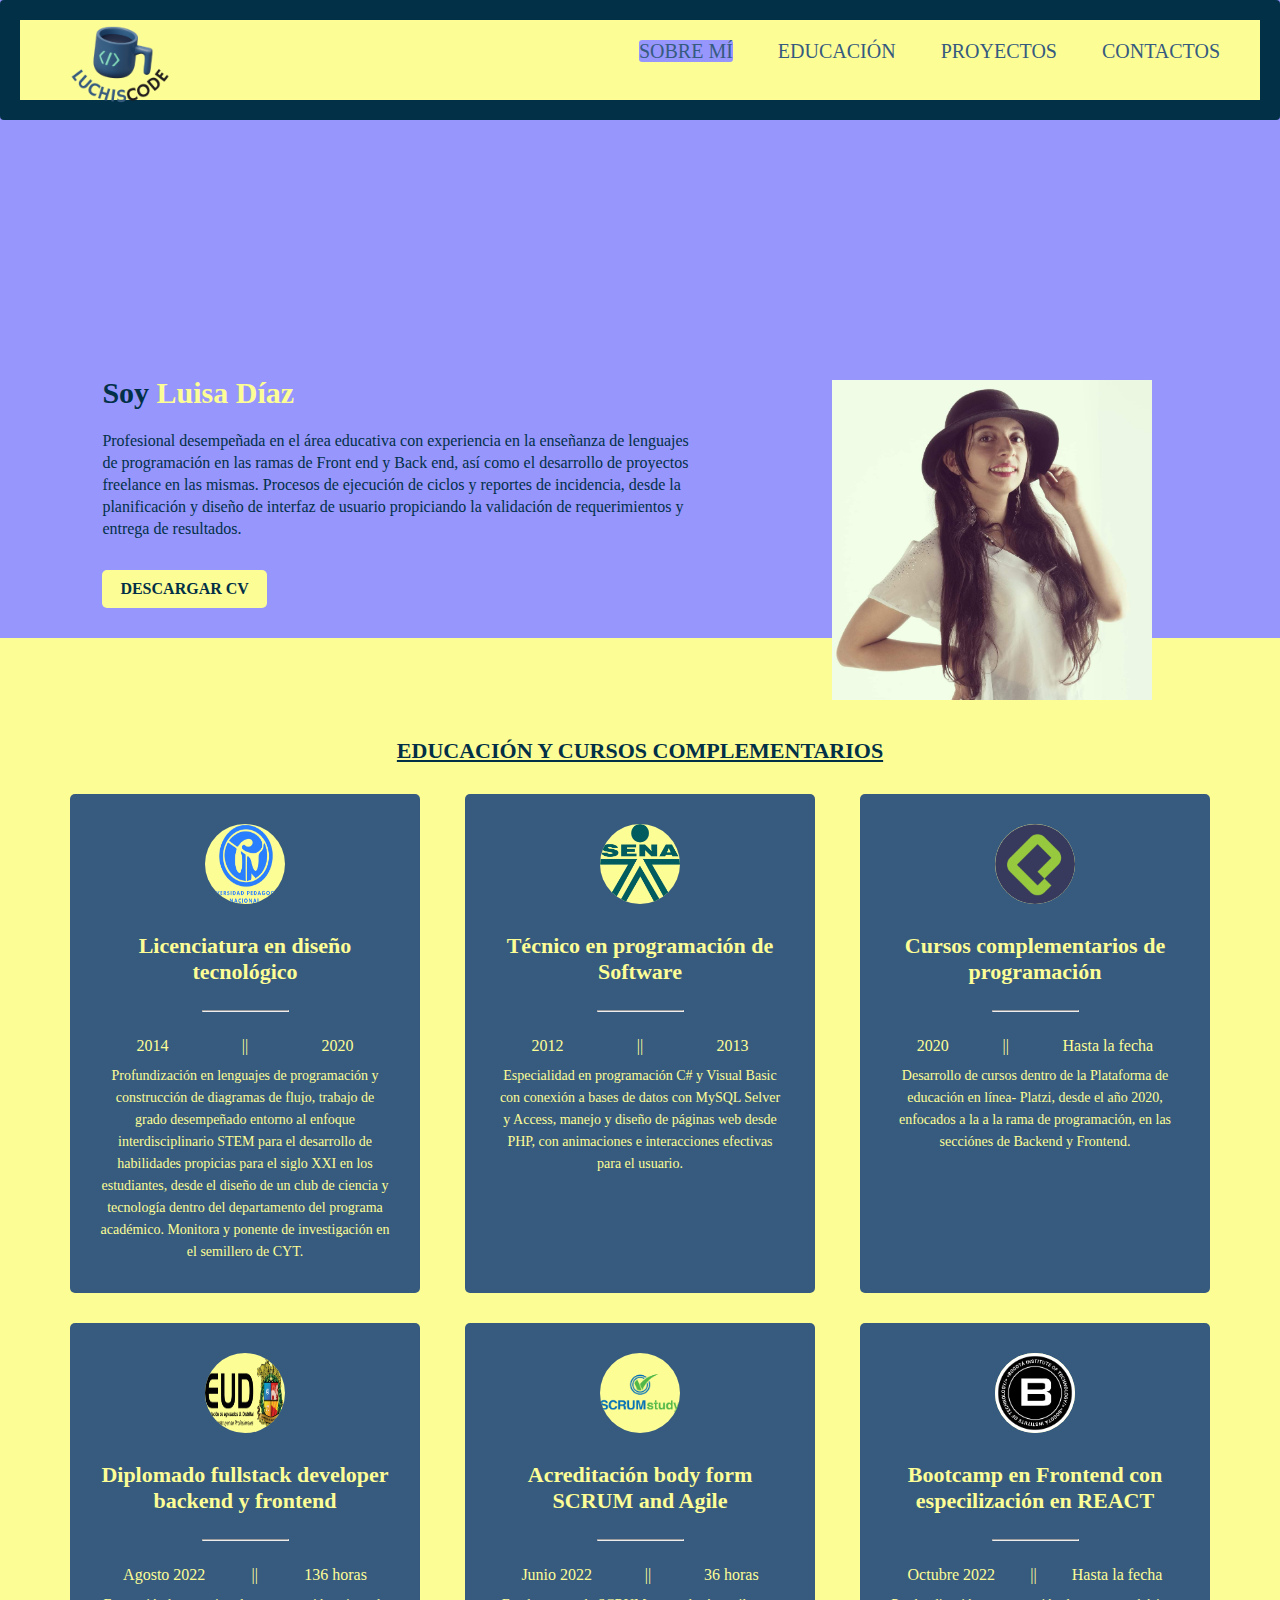
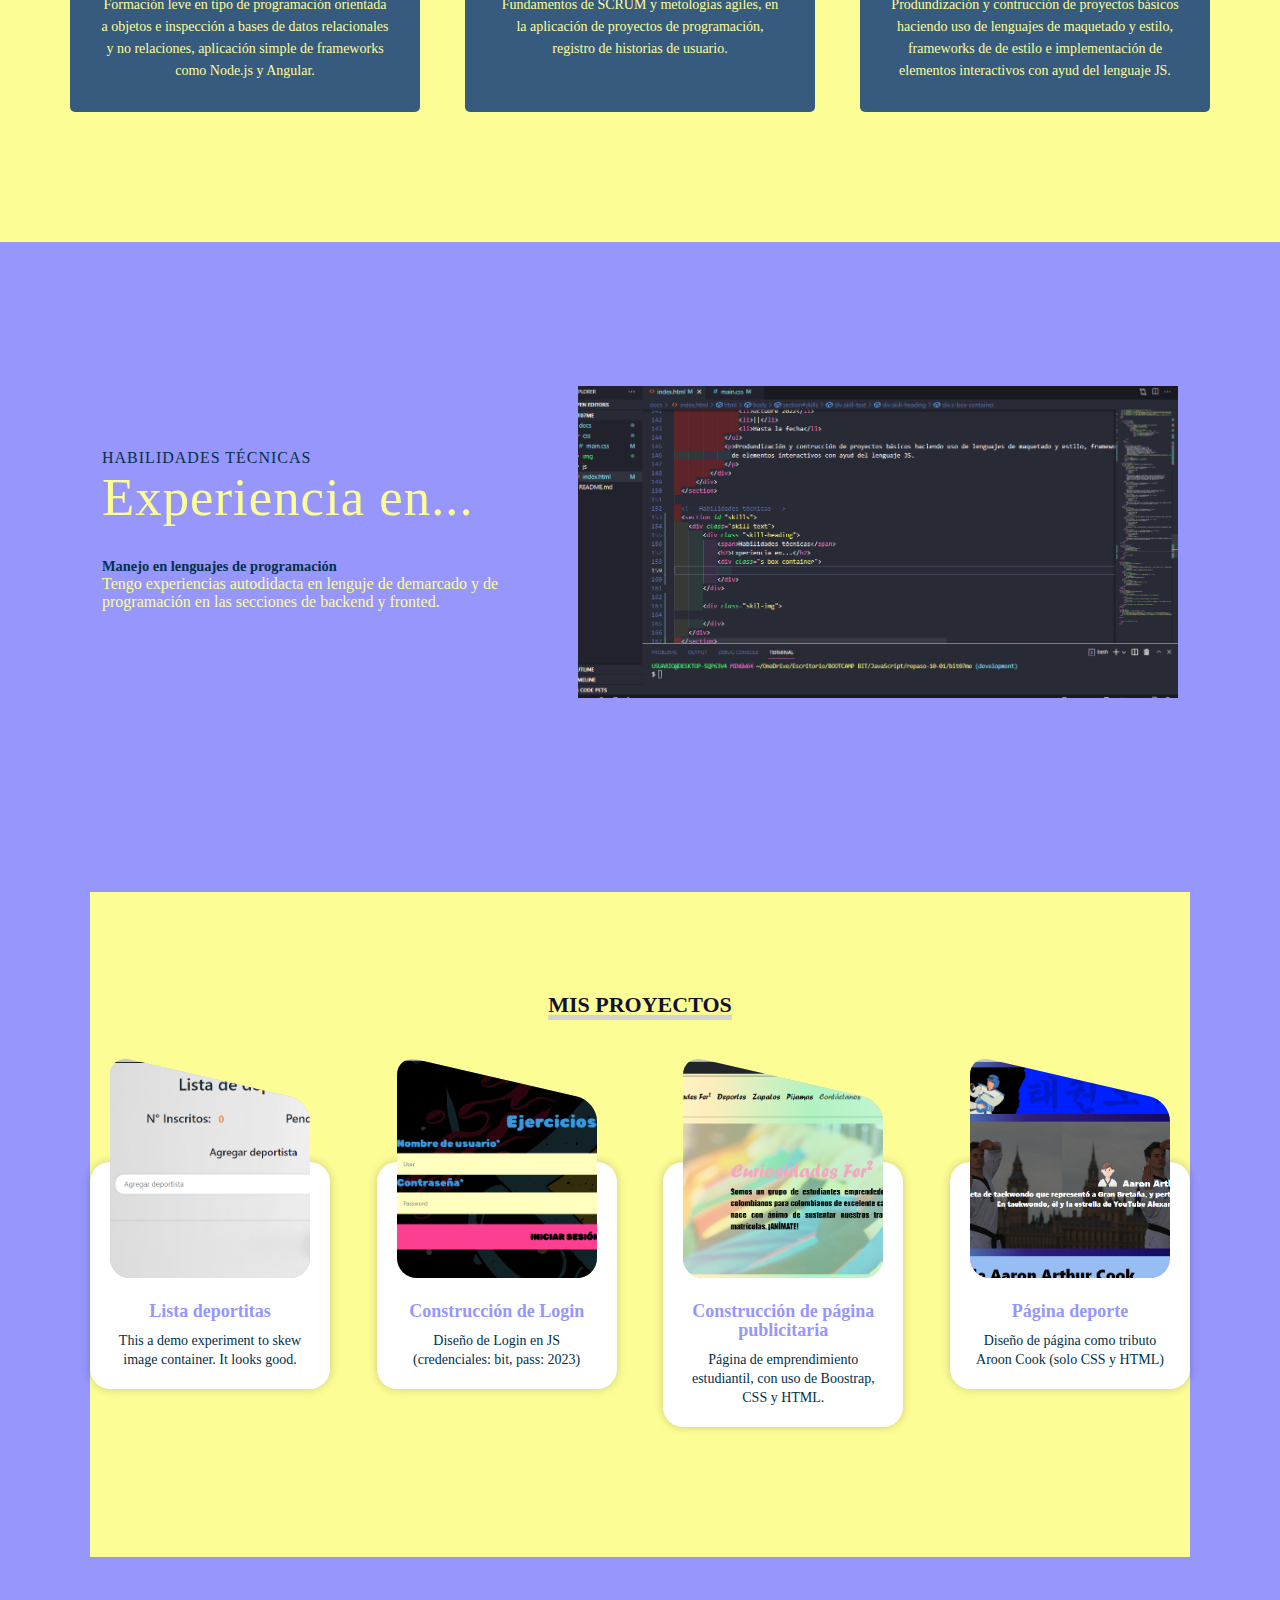
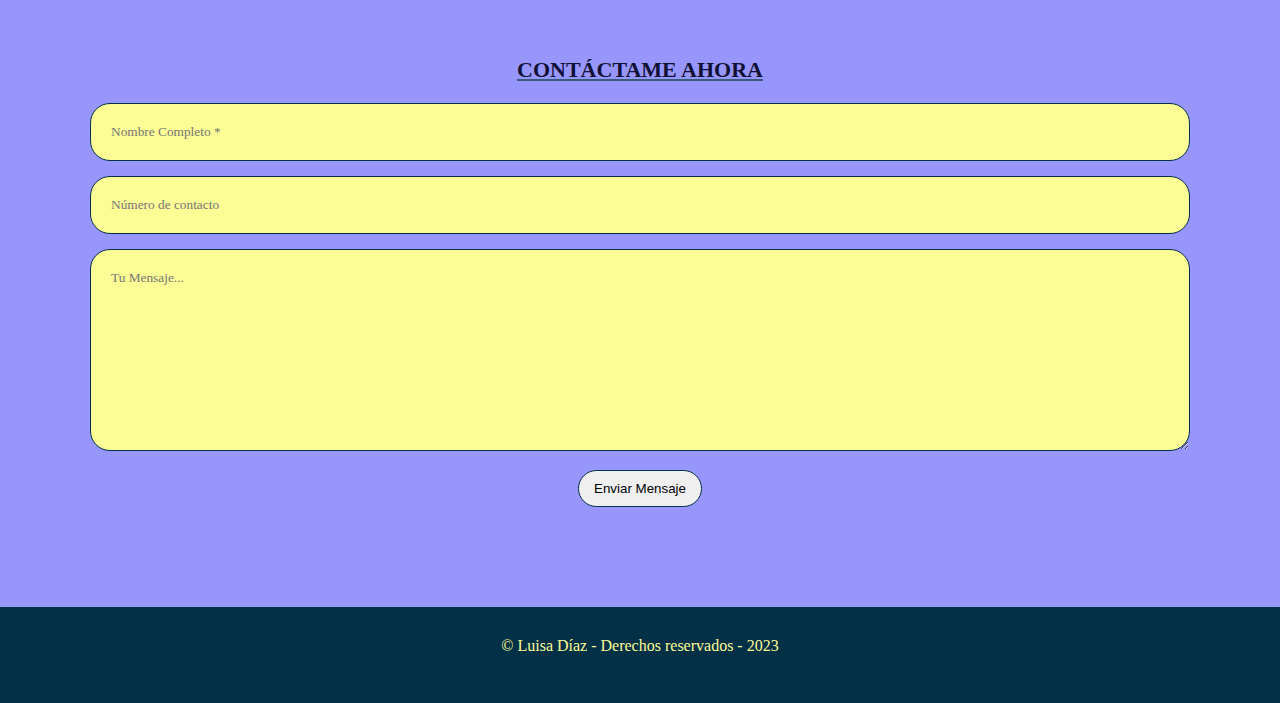
==== commit b24f3166: "se carga link de bit08" ====
--- a/docs/index.html
+++ b/docs/index.html
@@ -22,28 +22,28 @@
      
       <!--Contenedor de head-->
       <div class="contenedor">
-          <!--Header con NAV-->
-          <header class="header">
-              <nav>
-                <input type="checkbox" name="" id="checkmenu" class="menu-check">     
-                  <label for="checkmenu" class="menu-btn"> 
-                      <span class="material-symbols-outlined">
-                          menu_open
-                      </span></label>
-                      <a href="index.html" class="enlace">
-                        <img src="./img/logo.png" alt="" class="logo">    </a>                           
-                              <ul> 
-                              <li><a href="#sobre_mi" class="active">Sobre mí</a></li>
-                              <li> <a href="#servicios">Educación</a></li>
-                              <li><a href="#portfolio">Proyectos</a></li>
-                              <li><a href="#footer">Contactos</a></li>
-                              </ul>
-                              
-                          
-              </nav>
-         
-        </div>
-          </header>
+        <!--Header con NAV-->
+        <header class="header">
+            <nav>
+              <input type="checkbox" name="" id="checkmenu" class="menu-check">     
+                <label for="checkmenu" class="menu-btn"> 
+                    <span class="material-symbols-outlined">
+                        menu_open
+                    </span></label>
+                    <a href="index.html" class="enlace">
+                      <img src="./img/logo.png" alt="" class="logo">    </a>                           
+                            <ul> 
+                            <li><a href="#sobre_mi" class="active">Sobre mí</a></li>
+                            <li> <a href="#servicios">Educación</a></li>
+                            <li><a href="#portafolio">Proyectos</a></li>
+                            <li><a href="#contacto">Contactos</a></li>
+                            </ul>
+                            
+                        
+            </nav>
+       
+      </div>
+        </header>
            
            <!--Sobre mí-->
            <div class="sobre_mi" id="sobre_mi">
@@ -57,12 +57,25 @@
                 usuario propiciando la validación de requerimientos y <br>
                 entrega de resultados.</p>
             <a href="https://drive.google.com/file/d/1gDS4vIQFfS5VBoya1LmWZqmWGmOUTZqD/view?usp=sharing" target="_blank">DESCARGAR CV </a>
+           
+            <div class="container">
+                <div class="box">
+                  <div class="imgBox">
+                    <img
+                      src="/docs/img/me.png"
+                      alt=""
+                    />
+                  </div>
+                  <div class="content">
+                    <h2>
+                      Luisa Díaz<br />
+                      <span>Software Engineer</span>
+                    </h2>
+                  </div>
+                </div>
+                </div>
            </div>
-
-           <div class="images">
-            <img src="./img/fondo.png" alt="" class="fondo">
-            <img src="./img/me.png" alt="" class="foto">
-           </div>
+           
 
         <!-- Sección de educación -->
     <section id="servicios">
@@ -190,31 +203,70 @@
 <section id="portafolio">
   <h3 class="titulo-seccion">Mis Proyectos</h3>
   <div class="fila">
-      <div class="proyecto">
-          <div class="overlay"></div>
-          <a href="https://fernandasandotkd.github.io/bit06exercises/" target="_blank"><img src="./img/bit06.png" alt=""></a>
-          <div class="info">
-              <h4>Login</h4>
-              <p>Contrucción de login en lenguaje Javascript (bit06)</p>
-          </div>
-      </div>
-      <div class="proyecto">
-          <div class="overlay"></div>
-          <a href="" target="_blank"><img src="./img/bit05.png" alt=""> </a>
-          <div class="info">
-              <h4>Página WEB</h4>
-              <p>Uso de framework Boostrap y contrucción de página Web (bit05)</p>
-          </div>
-      </div>
-      <div class="proyecto">
-          <div class="overlay"></div>
-          <a href=""><img src="./img/bit_04.png" alt=""></a>
-          <div class="info">
-              <h4>Página Aroon Cook</h4>
-              <p>Diseño Web con CSS y HTML (bit04)</p>
-          </div>
-      </div>
-  </div>
+
+<div class="a-box">
+    <div class="img-container">
+      <div class="img-inner">
+        <div class="inner-skew">
+         <a href="https://fernandasandotkd.github.io/bit08react/" target="_blank"><img src="./img/bit08.png"></a> 
+        </div>
+      </div>
+    </div>
+    <div class="text-container">
+      <h3>Lista deportitas</h3>
+      <div>
+        This a demo experiment to skew image container. It looks good.
+    </div>
+  </div>
+  </div>
+  
+<div class="a-box">
+    <div class="img-container">
+      <div class="img-inner">
+        <div class="inner-skew">
+          <a href="http://https://fernandasandotkd.github.io/bit06exercises/" target="_blank" rel="noopener noreferrer"><img src="./img/bit06.png"></a>
+        </div>
+      </div>
+    </div>
+    <div class="text-container">
+      <h3>Construcción de Login</h3>
+      <div>
+        Diseño de Login en JS (credenciales: bit, pass: 2023)
+    </div>
+  </div>
+</div>
+<div class="a-box">
+    <div class="img-container">
+      <div class="img-inner">
+        <div class="inner-skew">
+          <a href="http://https://github.com/vaneroblessilva/bit05bootstrap" target="_blank" rel="noopener noreferrer"><img src="./img/bit05.png"></a>
+        </div>
+      </div>
+    </div>
+    <div class="text-container">
+      <h3>Construcción de página publicitaria</h3>
+      <div>
+        Página de emprendimiento estudiantil, con uso de Boostrap, CSS y HTML. 
+    </div>
+  </div>
+</div>
+<div class="a-box">
+    <div class="img-container">
+      <div class="img-inner">
+        <div class="inner-skew">
+           <a href="http://https://github.com/fernandasandoTKD/bit04thtmlcss" target="_blank" rel="noopener noreferrer"><img src="./img/bit_04.png"></a>
+        </div>
+      </div>
+    </div>
+    <div class="text-container">
+      <h3>Página deporte</h3>
+      <div>
+        Diseño de página como tributo Aroon Cook (solo CSS y HTML)
+    </div>
+  </div>
+</div>
+  </div>
+  
   </section>
 <!-- Contacto-->
 <section id="contacto">
--- a/docs/css/main.css
+++ b/docs/css/main.css
@@ -21,21 +21,6 @@
 
 }
 
-
-.contenedor{
-    
-    max-width: 80em;
-    margin:1.2 em auto;
-    display: grid;
-    grid: gap 10px;
-    grid-template-columns: (4, 1fr);
-    grid-template-rows:repeat(4,auto);
-    grid-template-areas:"header header header"
-                        "contenido contenido sidebar"
-                        "widget-1  widget-2  sidebar "
-                        "footer footer footer" ;
-
-}
 
 .contenedor > div,
 .contenedor .header, 
@@ -122,10 +107,11 @@
     display: none;
 }
 
-
 .sobre_mi {
     margin-left:8%;
     margin-top: 20%;
+    
+   
 }
 
 .sobre_mi h1{
@@ -159,31 +145,138 @@
     
 }
 
-.images{
+.container {
+    position: absolute;
+    display: flex;
+    justify-content: center;
+    align-items: center;
+    flex-wrap: wrap;
     width: 45%;
     height: 80%;
+    bottom: 0;
+    right: .5px;
+    
+    
+  }
+  .container .box {
     position: absolute;
-    bottom: 0;
-    right: 100px;
-}
-
-.images img{
-    height: 80%;
+    width: 20rem;
+    height: 20rem;
+    margin: 3rem;
+  }
+  .container .box:hover .imgBox {
+    transform: translate(-1.5rem, -1.5rem);
+  }
+  .container .box:hover .content {
+    transform: translate(3.5rem, 3.5rem);
+  }
+  .imgBox {
     position: absolute;
-    left: 70%;
-    bottom: 0;
-    transform: translateX(-50%);
-    transition: bottom 1s; left: 1s;
-}
-
-.images:hover .fondo{
-    bottom: 10px;
-
-}
-
-.images:hover .foto{
-    left: 65%;
-}
+    top: 0;
+    left: 0;
+    width: 100%;
+    height: 100%;
+    z-index: 2;
+    transition: all 0.5s ease-in-out;
+  }
+  
+  .imgBox img {
+    width: 20rem;
+    height: 20rem;
+    object-fit: cover;
+    resize: both;
+  }
+  
+  .content {
+    position: absolute;
+    top: 0;
+    left: 0;
+    width: 100%;
+    height: 100%;
+    padding: 0.5rem;
+    display: flex;
+    justify-content: center;
+    background-color: #fdfd96;
+    z-index: 1;
+    align-items: flex-end;
+    text-align: center;
+    transition: 0.5s ease-in-out;
+  }
+  
+  .content h2 {
+    display: block;
+    font-size: 2rem;
+    color: #111;
+    font-weight: 500;
+    line-height: 2rem;
+    letter-spacing: 1px;
+  }
+  
+  .content span {
+    color: #555;
+    font-size: 1.4rem;
+    font-weight: 300;
+    letter-spacing: 2px;
+  }
+
+  .a-box {
+    display: inline-block;
+    width: 240px;
+    text-align: center;
+  }
+  
+  .img-container {
+      height: 230px;
+      width: 200px;
+      overflow: hidden;
+      border-radius: 0px 0px 20px 20px;
+      display: inline-block;
+  }
+  
+  .img-container img {
+      transform: skew(0deg, -13deg);
+      height: 250px;
+      margin: -35px 0px 0px -70px;
+  }
+  
+  .inner-skew {
+      display: inline-block;
+      border-radius: 20px;
+      overflow: hidden;
+      padding: 0px;
+      transform: skew(0deg, 13deg);
+      font-size: 0px;
+      margin: 30px 0px 0px 0px;
+      background: #c8c2c2;
+      height: 250px;
+      width: 200px;
+  }
+  
+  .text-container {
+    box-shadow: 0px 0px 10px 0px rgba(0,0,0,0.2);
+    padding: 120px 20px 20px 20px;
+    border-radius: 20px;
+    background: #fff;
+    margin: -120px 0px 0px 0px;
+    line-height: 19px;
+    font-size: 14px;
+    color: #023047;
+  }
+  
+  .text-container h3 {
+    margin: 20px 0px 10px 0px;
+    color: #9696fd;
+    font-size: 18px;
+  }
+  
+  @media (max-width: 600px) {
+    .container .box:hover .content {
+      transform: translate(0, 3.5rem);
+    }
+    .container .box:hover .imgBox {
+      transform: translate(0, -3.5rem);
+    }
+  }
 
 
 #servicios {
@@ -282,42 +375,7 @@
     margin: 30px 0;
 }
 
-#portafolio .fila .proyecto {
-    max-width: 450px;
-    border: 1px solid #000;
-    margin: 0 10px;
-    position: relative;
-    overflow: hidden;
-}
-
-#portafolio .fila .proyecto img {
-    width: 100%;
-    height: 100%;
-    filter: grayscale(1);
-    object-fit: cover;
-    transition: .5s;
-}
-
-#portafolio .fila .proyecto:hover img {
-    filter: grayscale(0);
-}
-
-#portafolio .fila .proyecto .info {
-    position: absolute;
-    left: 0px;
-    background-color: rgba(0, 0, 0, 0.8);
-    color: #ffb703;
-    width: 100%;
-    padding: 10px;
-    opacity: 0;
-    bottom: -40px;
-    transition: .5s;
-}
-
-#portafolio.fila .proyecto:hover .info {
-    opacity: 1;
-    bottom: 0;
-}
+
 
 
 #skills{
@@ -460,6 +518,185 @@
 
 @media screen and (min-width:1280px) {
 
+    .container {
+        position: absolute;
+        display: flex;
+        justify-content: center;
+        align-items: center;
+        flex-wrap: wrap;
+        bottom: 0;
+        right: .5px;       
+        
+      }
+      .container .box {
+        position: absolute;
+        width: 20rem;
+        height: 20rem;
+        margin: 3rem;
+      }
+      .container .box:hover .imgBox {
+        transform: translate(-1.5rem, -1.5rem);
+      }
+      .container .box:hover .content {
+        transform: translate(3.5rem, 3.5rem);
+      }
+      .imgBox {
+        position: absolute;
+        top: 0;
+        left: 0;
+        width: 100%;
+        height: 100%;
+        z-index: 2;
+        transition: all 0.5s ease-in-out;
+      }
+      
+      .imgBox img {
+        width: 20rem;
+        height: 20rem;
+        object-fit: cover;
+        resize: both;
+      }
+      
+      .content {
+        position: absolute;
+        top: 0;
+        left: 0;
+        width: 100%;
+        height: 100%;
+        padding: 0.5rem;
+        display: flex;
+        justify-content: center;
+        background-color: #fdfd96;
+        z-index: 1;
+        align-items: flex-end;
+        text-align: center;
+        transition: 0.5s ease-in-out;
+      }
+      
+      .content h2 {
+        display: block;
+        font-size: 2rem;
+        color: #111;
+        font-weight: 500;
+        line-height: 2rem;
+        letter-spacing: 1px;
+      }
+      
+      .content span {
+        color: #555;
+        font-size: 1.4rem;
+        font-weight: 300;
+        letter-spacing: 2px;
+      }
+    
+      
+      .cards {
+        display: grid;
+        grid-template-columns: repeat(auto-fit, minmax(300px, 1fr));
+        gap: 2rem;
+        margin: 4rem 5vw;
+        padding: 0;
+        list-style-type: none;
+      }
+      
+      .card {
+        position: relative;
+        display: block;
+        height: 100%;  
+        border-radius: calc(var(--curve) * 1px);
+        overflow: hidden;
+        text-decoration: none;
+      }
+      
+      .card__image {      
+        width: 100%;
+        height: auto;
+      }
+      
+      .card__overlay {
+        position: absolute;
+        bottom: 0;
+        left: 0;
+        right: 0;
+        z-index: 1;      
+        border-radius: calc(var(--curve) * 1px);    
+        background-color: var(--surface-color);      
+        transform: translateY(100%);
+        transition: .2s ease-in-out;
+      }
+      
+      .card:hover .card__overlay {
+        transform: translateY(0);
+      }
+      
+      .card__header {
+        position: relative;
+        display: flex;
+        align-items: center;
+        gap: 2em;
+        padding: 2em;
+        border-radius: calc(var(--curve) * 1px) 0 0 0;    
+        background-color: var(--surface-color);
+        transform: translateY(-100%);
+        transition: .2s ease-in-out;
+      }
+      
+      .card__arc {
+        width: 80px;
+        height: 80px;
+        position: absolute;
+        bottom: 100%;
+        right: 0;      
+        z-index: 1;
+      }
+      
+      .card__arc path {
+        fill: var(--surface-color);
+        d: path("M 40 80 c 22 0 40 -22 40 -40 v 40 Z");
+      }       
+      
+      .card:hover .card__header {
+        transform: translateY(0);
+      }
+      
+      .card__thumb {
+        flex-shrink: 0;
+        width: 50px;
+        height: 50px;      
+        border-radius: 50%;      
+      }
+      
+      .card__title {
+        font-size: 1em;
+        margin: 0 0 .3em;
+        color: #6A515E;
+      }
+      
+      .card__tagline {
+        display: block;
+        margin: 1em 0;
+        font-family: "MockFlowFont";  
+        font-size: .8em; 
+        color: #D7BDCA;  
+      }
+      
+      .card__status {
+        font-size: .8em;
+        color: #D7BDCA;
+      }
+      
+      .card__description {
+        padding: 0 2em 2em;
+        margin: 0;
+        color: #D7BDCA;
+        font-family: "MockFlowFont";   
+        display: -webkit-box;
+        -webkit-box-orient: vertical;
+        -webkit-line-clamp: 3;
+        overflow: hidden;
+      }  
+    
+    
     .images{
         display: none;
     }
@@ -477,13 +714,13 @@
     }
 
     
-    #portfolio {
+    #portafolio {
         max-width: 1100px;
         padding: 100px 0;
         margin: auto;
     }
     
-    #portfolio .titulo-seccion {
+    #portafolio .titulo-seccion {
         text-align: center;
         font-size: 22px;
         text-transform: uppercase;
@@ -493,13 +730,13 @@
         text-decoration-thickness: 5px;
     }
     
-    #portfolio .fila {
+    #portafolio .fila {
         display: flex;
         justify-content: space-between;
         margin: 30px 0;
     }
     
-    #portfolio .fila .proyecto {
+    #portafolio .fila .proyecto {
         max-width: 450px;
         border: 1px solid #000;
         margin: 0 10px;
@@ -507,7 +744,7 @@
         overflow: hidden;
     }
     
-    #portfolio .fila .proyecto img {
+    #portafolio .fila .proyecto img {
         width: 100%;
         height: 100%;
         ;
@@ -516,11 +753,11 @@
         transition: .5s;
     }
     
-    #portfolio .fila .proyecto:hover img {
+    #portafolio .fila .proyecto:hover img {
         filter: grayscale(0);
     }
     
-    #portfolio .fila .proyecto .info {
+    #portafolio .fila .proyecto .info {
         position: absolute;
         left: 0px;
         background-color: rgba(0, 0, 0, 0.8);
@@ -532,7 +769,7 @@
         transition: .5s;
     }
     
-    #portfolio .fila .proyecto:hover .info {
+    #portafolio .fila .proyecto:hover .info {
         opacity: 1;
         bottom: 0;
     }
@@ -608,6 +845,7 @@
     color: rgb(10, 9, 9);
     font-family: Segoe UI Black;
 }
+
 
 footer {
     background-color:#023047;
@@ -708,8 +946,12 @@
         #portafolio .fila {
             display: block;
         }
-        #portafolio .fila .proyecto {
-            margin: 10px auto;
+        #portafolio .fila .a-box {
+            margin: 10px ;
+        }
+
+        .container{
+            display: none;
         }
 
 }
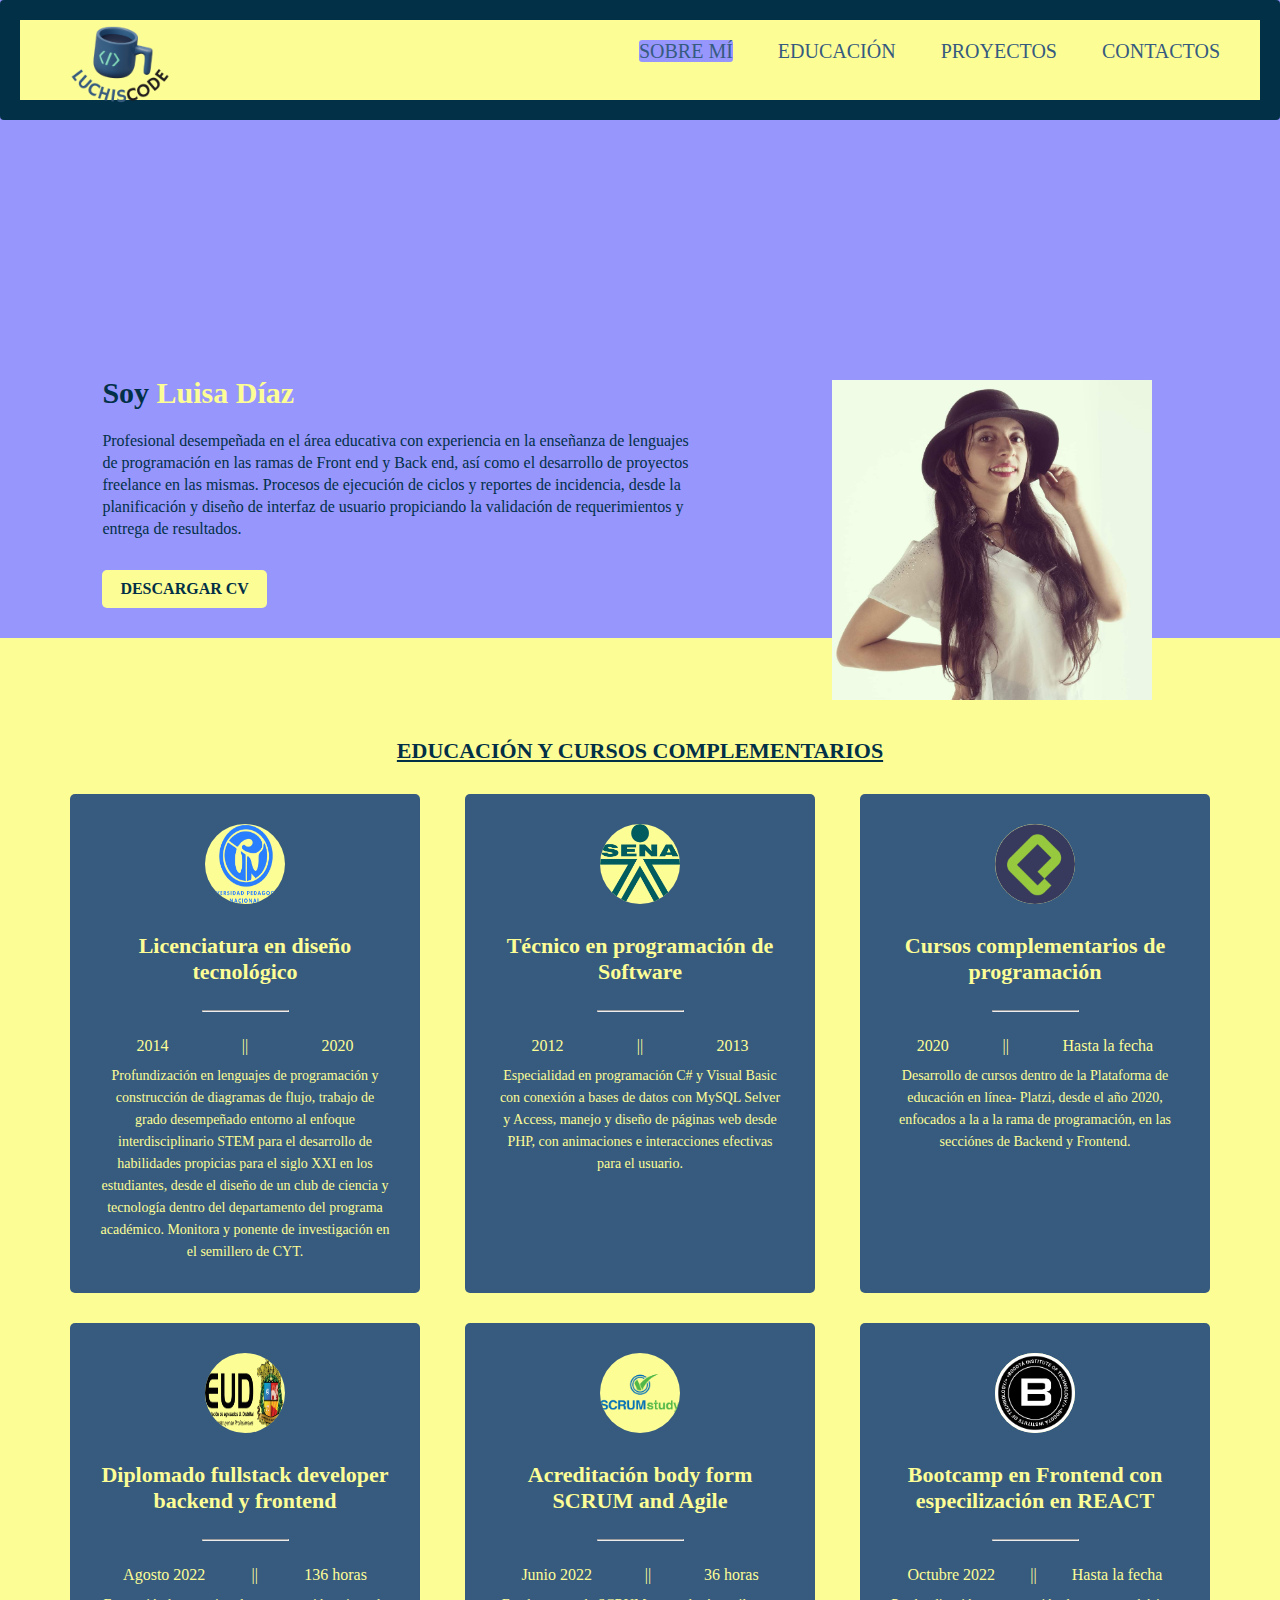
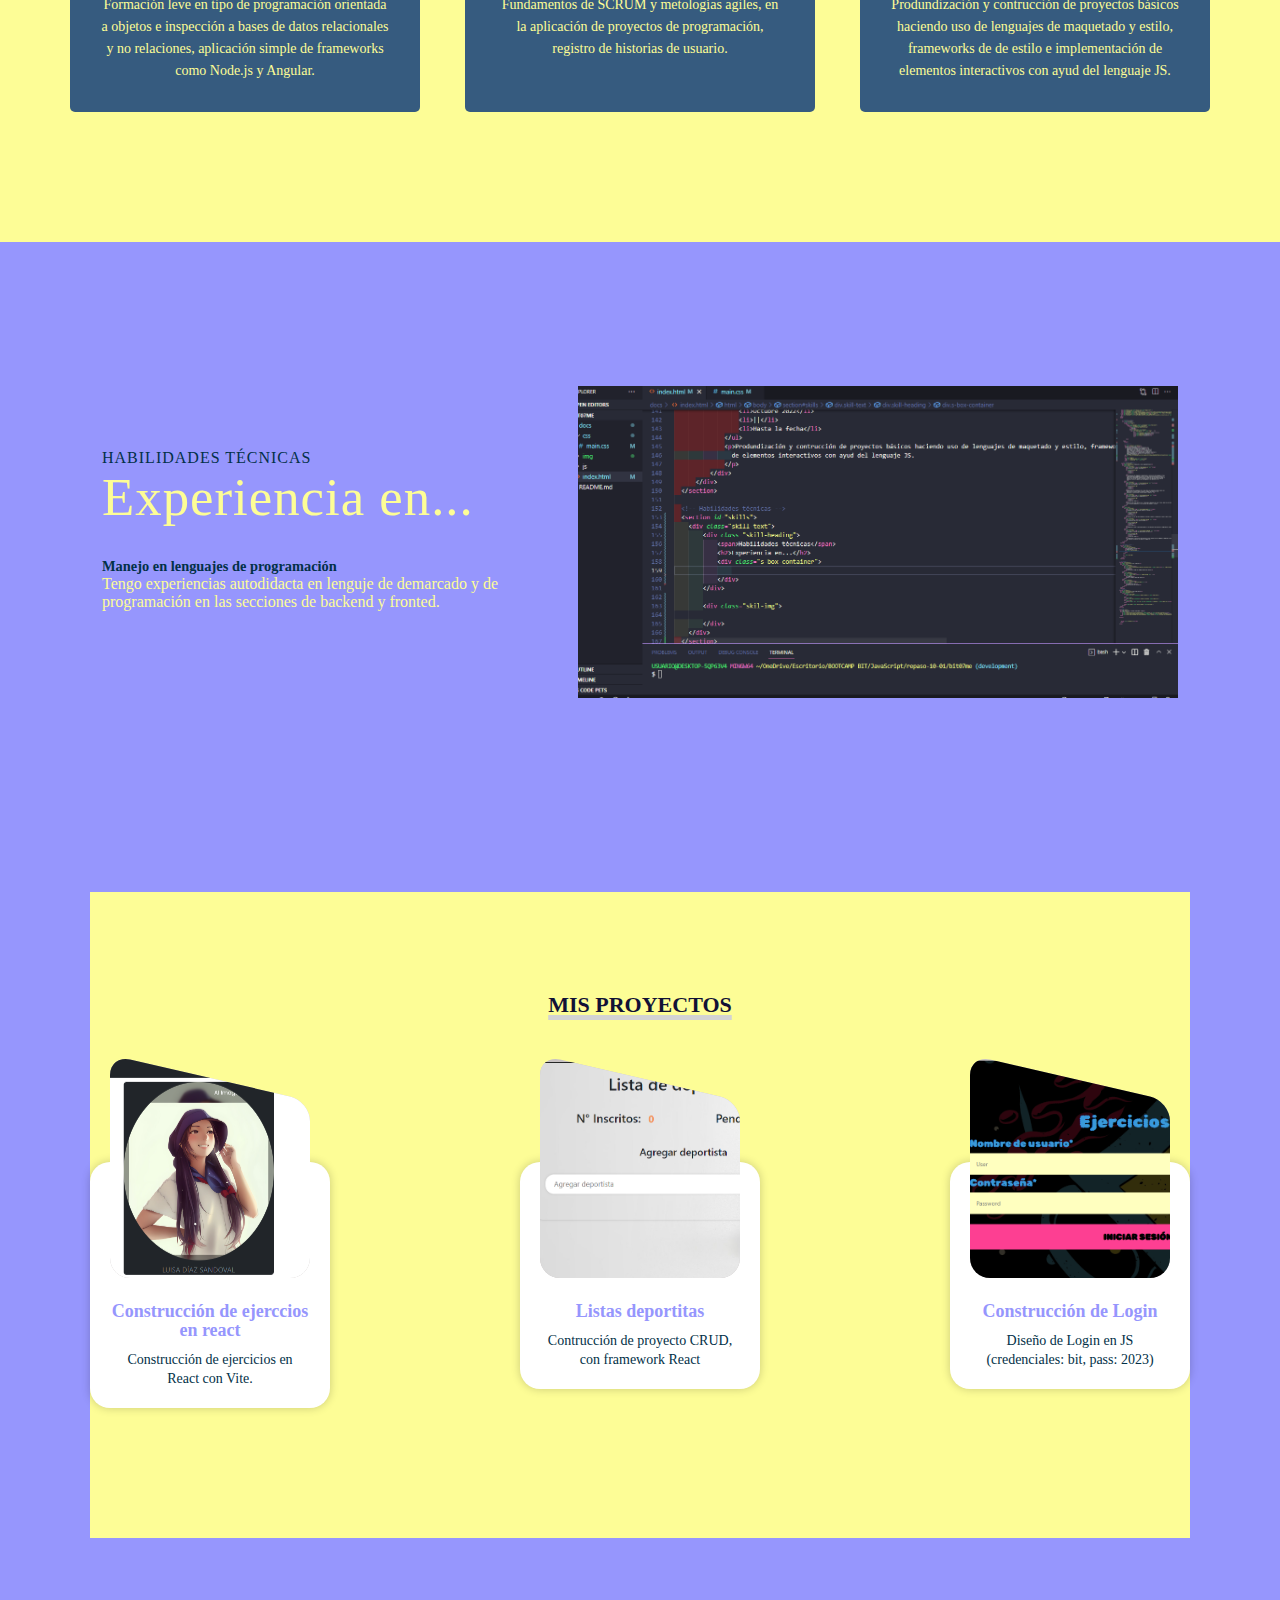
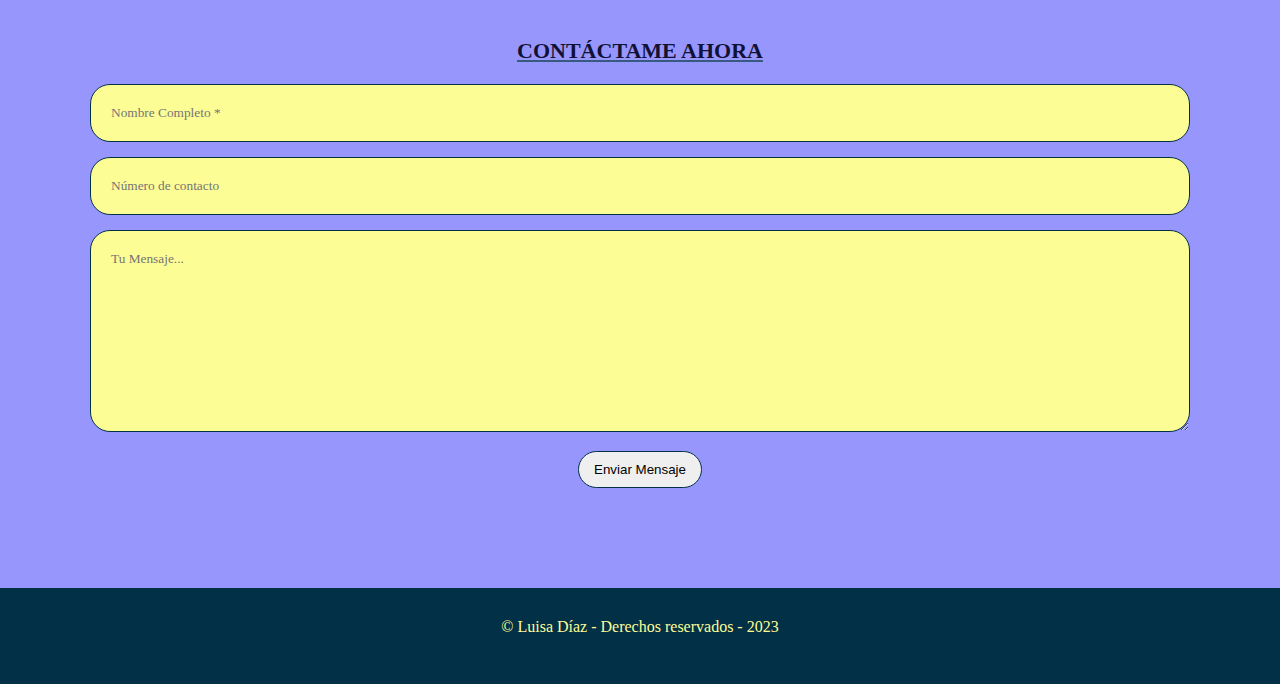
==== commit 28404a74: "Agreagando proyecto 9" ====
--- a/docs/index.html
+++ b/docs/index.html
@@ -203,6 +203,23 @@
 <section id="portafolio">
   <h3 class="titulo-seccion">Mis Proyectos</h3>
   <div class="fila">
+    
+
+    <div class="a-box">
+      <div class="img-container">
+        <div class="img-inner">
+          <div class="inner-skew">
+            <a href="https://fastidious-axolotl-4be5ea.netlify.app" target="_blank" rel="noopener noreferrer"><img src="./img/bit_09.png"></a>
+          </div>
+        </div>
+      </div>
+      <div class="text-container">
+        <h3>Construcción de ejerccios en react</h3>
+        <div>
+          Construcción de ejercicios en React con Vite.  
+      </div>
+    </div>
+  </div>
 
 <div class="a-box">
     <div class="img-container">
@@ -213,9 +230,9 @@
       </div>
     </div>
     <div class="text-container">
-      <h3>Lista deportitas</h3>
+      <h3>Listas deportitas</h3>
       <div>
-        This a demo experiment to skew image container. It looks good.
+        Contrucción de proyecto CRUD, con framework React
     </div>
   </div>
   </div>
@@ -235,36 +252,11 @@
     </div>
   </div>
 </div>
-<div class="a-box">
-    <div class="img-container">
-      <div class="img-inner">
-        <div class="inner-skew">
-          <a href="http://https://github.com/vaneroblessilva/bit05bootstrap" target="_blank" rel="noopener noreferrer"><img src="./img/bit05.png"></a>
-        </div>
-      </div>
-    </div>
-    <div class="text-container">
-      <h3>Construcción de página publicitaria</h3>
-      <div>
-        Página de emprendimiento estudiantil, con uso de Boostrap, CSS y HTML. 
-    </div>
-  </div>
-</div>
-<div class="a-box">
-    <div class="img-container">
-      <div class="img-inner">
-        <div class="inner-skew">
-           <a href="http://https://github.com/fernandasandoTKD/bit04thtmlcss" target="_blank" rel="noopener noreferrer"><img src="./img/bit_04.png"></a>
-        </div>
-      </div>
-    </div>
-    <div class="text-container">
-      <h3>Página deporte</h3>
-      <div>
-        Diseño de página como tributo Aroon Cook (solo CSS y HTML)
-    </div>
-  </div>
-</div>
+
+
+
+
+
   </div>
   
   </section>
--- a/docs/css/main.css
+++ b/docs/css/main.css
@@ -355,8 +355,10 @@
 
 #portafolio {
     max-width: 1100px;
-    padding: 100px 0;
+    padding: 100px 15px;
+    text-align: center;
     margin: auto;
+    position: flex;
 }
 
 #portafolio .titulo-seccion {
@@ -454,10 +456,9 @@
 }
 
 #portafolio {
-    max-width: 1100px;
-    padding: 100px 0;
-    margin: auto;
-    background: #fdfd96;
+    padding: 100px 15px;
+    text-align: center;
+    background-color: #fdfd96;
 }
 
 #portafolio .titulo-seccion {
@@ -488,7 +489,6 @@
 #portafolio .fila .proyecto img {
     width: 100%;
     height: 100%;
-    ;
     filter: grayscale(1);
     object-fit: cover;
     transition: .5s;
